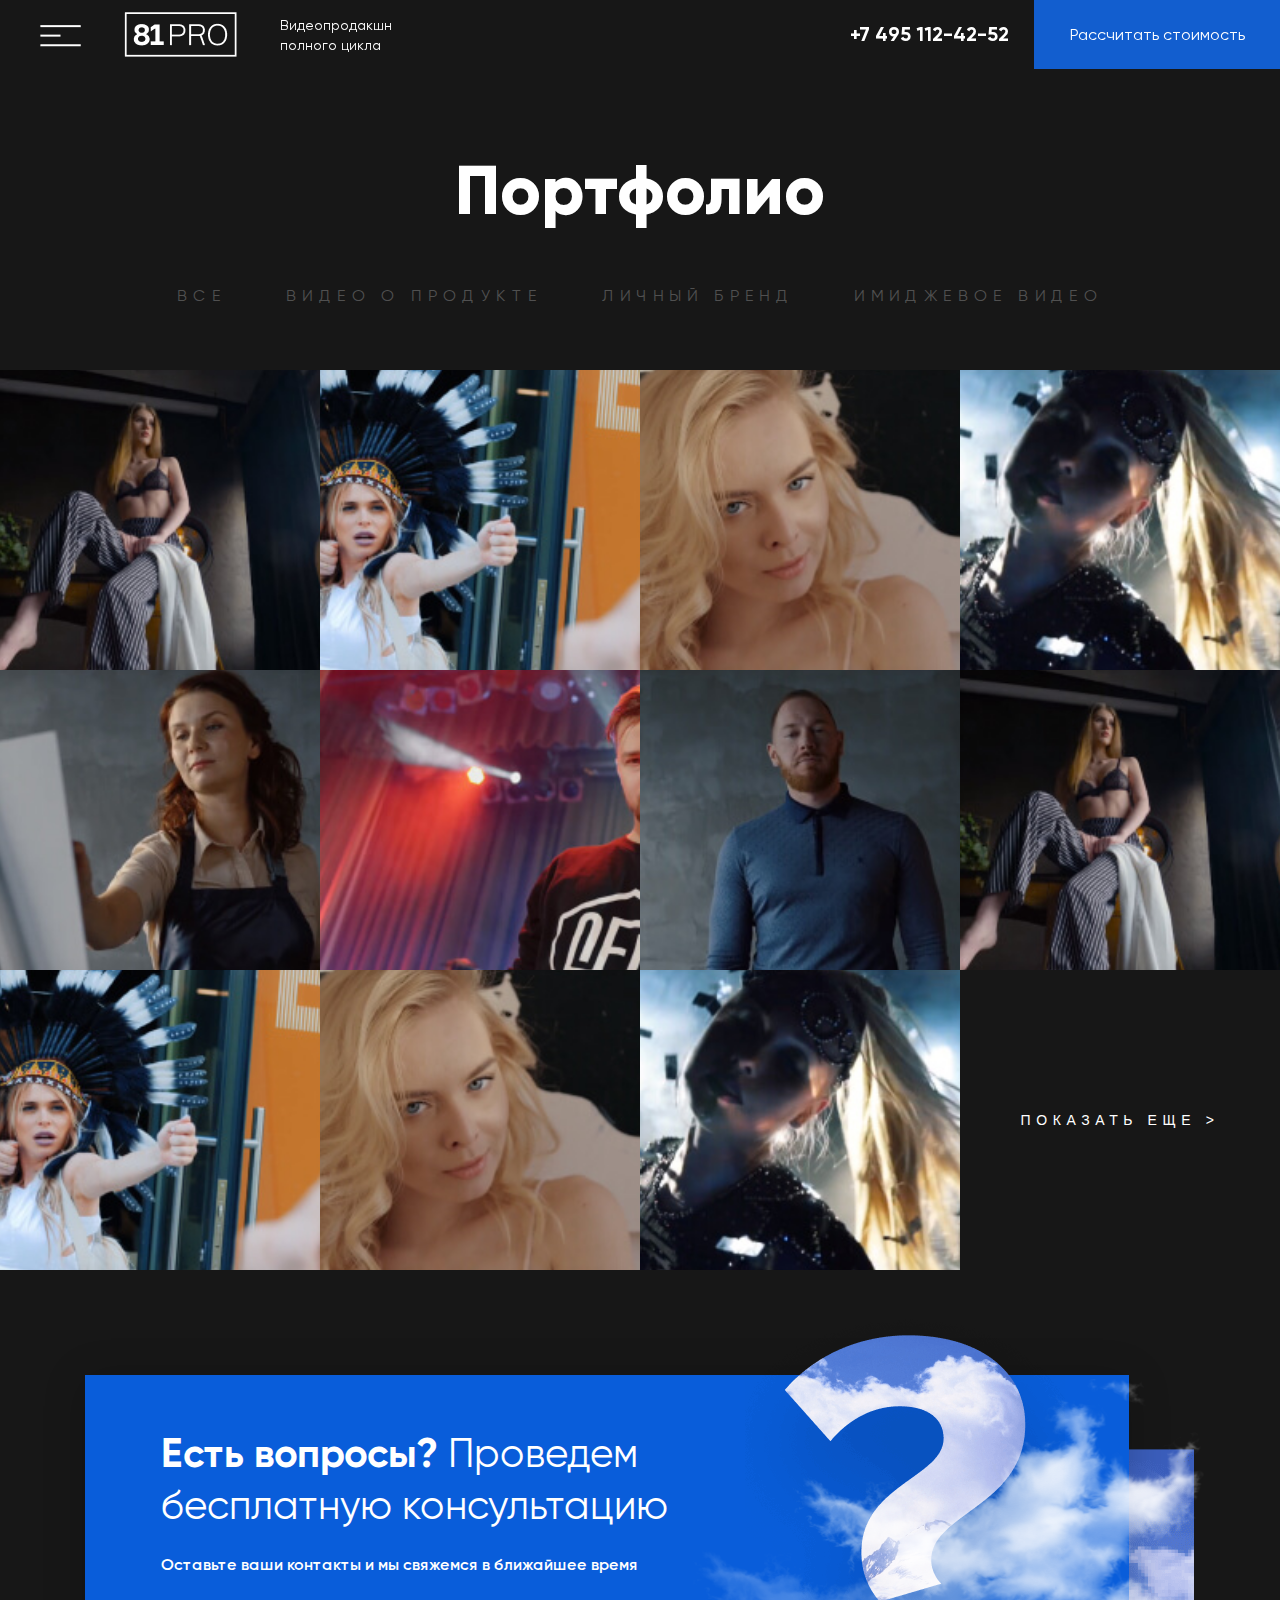
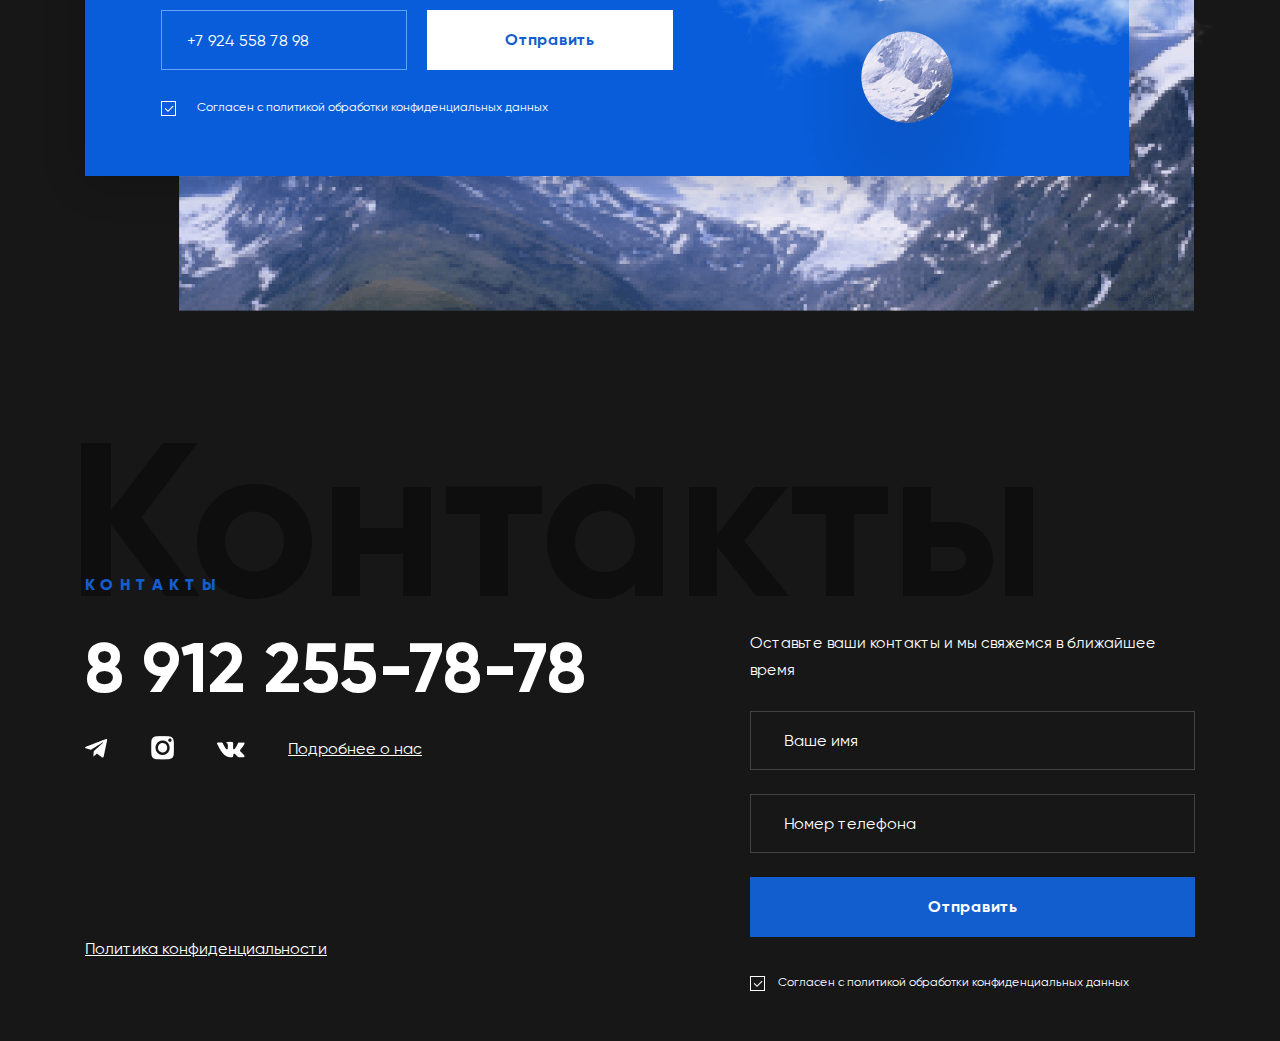
==== portfolio.html @ 2e8dc48a "Add files via upload" ====
<!DOCTYPE html>
<html lang="ru">
<head>
	<meta charset="UTF-8">
	<meta name="viewport" content="width=device-width, initial-scale=1.0">
	<title>Портфолио</title>
	<link rel="stylesheet" href="style.css">
	<link rel="stylesheet" href="scripts/jquery.fancybox.min.css" />

</head>

<body>

	<header class="header">
		<button class="header__button-close"></button>
		<ul class="header__nav-list">
			<li class="header__nav-item"><a class="header__nav-item-link" href="index.html">Главная</a></li>
			<li class="header__nav-item"><a class="header__nav-item-link" href="portfolio.html">Портфолио</a></li>
			<li class="header__nav-item"><a class="header__nav-item-link" href="about.html">О Нас</a></li>
		</ul>
	</header>

	<main class="index__main" id="link_top">

		<div class="header__wrap">
			<div class="header__btn-logo-text">
				<button class="header__btn"></button>
				<a href="#link_top">
					<img src="img/logo.png" alt="" class="header__logo">
				</a>
				<p class="p0 header__text">Видеопродакшн<br> полного цикла</p>
			</div>
			<div class="header__tel-price">
				<a href="tel:+74951124252" class="header__tel">+7 495 112-42-52</a>
				<a href="#link_contacts" class="header__price">Рассчитать стоимость</a>
			</div>
		</div>

		<section class="main__port port-pt">
			<h2 class="p0 port-pt-head container">Портфолио</h2>
			<ul class="p0 port-pt-list container">
				<li class="port-pt-item">Все</li>
				<li class="port-pt-item">Видео о продукте</li>
				<li class="port-pt-item">личный бренд</li>
				<li class="port-pt-item">имиджевое видео</li>
			</ul>
			<div class="port__wrap" id="link_portfolio">
				<div class="port__wrap-item">
					<img src="img/port1.jpg" alt="" class="port__wrap-img">
					<p class="port__wrap-img-text p0">Название в одну или две небольших строки</p>
					<a class="faaancy-link" href="http://www.youtube.com/embed/BtgRWL10JCw" data-fancybox></a>
				</div>
				
				<div class="port__wrap-item">
					<img src="img/port2.jpg" alt="" class="port__wrap-img">
					<p class="port__wrap-img-text p0">Название в одну или две небольших строки</p>
					<a class="faaancy-link" href="http://www.youtube.com/embed/BtgRWL10JCw" data-fancybox></a>
				</div>
				<div class="port__wrap-item">
					<img src="img/port3.jpg" alt="" class="port__wrap-img">
					<p class="port__wrap-img-text p0">Название в одну или две небольших строки</p>
					<a class="faaancy-link" href="http://www.youtube.com/embed/BtgRWL10JCw" data-fancybox></a>
				</div>
				<div class="port__wrap-item">
					<img src="img/port4.jpg" alt="" class="port__wrap-img">
					<p class="port__wrap-img-text p0">Название в одну или две небольших строки</p>
					<a class="faaancy-link" href="http://www.youtube.com/embed/BtgRWL10JCw" data-fancybox></a>
				</div>
				<div class="port__wrap-item">
					<img src="img/port5.jpg" alt="" class="port__wrap-img">
					<p class="port__wrap-img-text p0">Название в одну или две небольших строки</p>
					<a class="faaancy-link" href="http://www.youtube.com/embed/BtgRWL10JCw" data-fancybox></a>
				</div>
				<div class="port__wrap-item">
					<img src="img/port6.jpg" alt="" class="port__wrap-img">
					<p class="port__wrap-img-text p0">Название в одну или две небольших строки</p>
					<a class="faaancy-link" href="http://www.youtube.com/embed/BtgRWL10JCw" data-fancybox></a>
				</div>
				<div class="port__wrap-item">
					<img src="img/port7.jpg" alt="" class="port__wrap-img">
					<p class="port__wrap-img-text p0">Название в одну или две небольших строки</p>
					<a class="faaancy-link" href="http://www.youtube.com/embed/BtgRWL10JCw" data-fancybox></a>
				</div>
				<div class="port__wrap-item">
					<img src="img/port1.jpg" alt="" class="port__wrap-img">
					<p class="port__wrap-img-text p0">Название в одну или две небольших строки</p>
					<a class="faaancy-link" href="http://www.youtube.com/embed/BtgRWL10JCw" data-fancybox></a>
				</div>
				<div class="port__wrap-item">
					<img src="img/port2.jpg" alt="" class="port__wrap-img">
					<p class="port__wrap-img-text p0">Название в одну или две небольших строки</p>
					<a class="faaancy-link" href="http://www.youtube.com/embed/BtgRWL10JCw" data-fancybox></a>
				</div>
				<div class="port__wrap-item">
					<img src="img/port3.jpg" alt="" class="port__wrap-img">
					<p class="port__wrap-img-text p0">Название в одну или две небольших строки</p>
					<a class="faaancy-link" href="http://www.youtube.com/embed/BtgRWL10JCw" data-fancybox></a>
				</div>
				<div class="port__wrap-item">
					<img src="img/port4.jpg" alt="" class="port__wrap-img">
					<p class="port__wrap-img-text p0">Название в одну или две небольших строки</p>
					<a class="faaancy-link" href="http://www.youtube.com/embed/BtgRWL10JCw" data-fancybox></a>
				</div>
				<div class="port__wrap-item">
					<img src="img/port5.jpg" alt="" class="port__wrap-img">
					<p class="port__wrap-img-text p0">Название в одну или две небольших строки</p>
					<a class="faaancy-link" href="http://www.youtube.com/embed/BtgRWL10JCw" data-fancybox></a>
				</div>
				<div class="port__wrap-item">
					<img src="img/port6.jpg" alt="" class="port__wrap-img">
					<p class="port__wrap-img-text p0">Название в одну или две небольших строки</p>
					<a class="faaancy-link" href="http://www.youtube.com/embed/BtgRWL10JCw" data-fancybox></a>
				</div>
				<div class="port__wrap-item">
					<img src="img/port7.jpg" alt="" class="port__wrap-img">
					<p class="port__wrap-img-text p0">Название в одну или две небольших строки</p>
					<a class="faaancy-link" href="http://www.youtube.com/embed/BtgRWL10JCw" data-fancybox></a>
				</div>
				<div class="port__wrap-item">
					<img src="img/port1.jpg" alt="" class="port__wrap-img">
					<p class="port__wrap-img-text p0">Название в одну или две небольших строки</p>
					<a class="faaancy-link" href="http://www.youtube.com/embed/BtgRWL10JCw" data-fancybox></a>
				</div>
				<div class="port__wrap-item">
					<img src="img/port2.jpg" alt="" class="port__wrap-img">
					<p class="port__wrap-img-text p0">Название в одну или две небольших строки</p>
					<a class="faaancy-link" href="http://www.youtube.com/embed/BtgRWL10JCw" data-fancybox></a>
				</div>	




				<!-- <div class="port__wrap-item">
					<img src="img/port6.jpg" alt="" class="port__wrap-img">
					<p class="port__wrap-img-text p0">Название в одну или две небольших строки</p>
				</div>
				<div class="port__wrap-item">
					<img src="img/port7.jpg" alt="" class="port__wrap-img">
					<p class="port__wrap-img-text p0">Название в одну или две небольших строки</p>
				</div>
				<div class="port__wrap-item">
					<img src="img/port1.jpg" alt="" class="port__wrap-img">
					<p class="port__wrap-img-text p0">Название в одну или две небольших строки</p>
				</div>
				<div class="port__wrap-item">
					<img src="img/port2.jpg" alt="" class="port__wrap-img">
					<p class="port__wrap-img-text p0">Название в одну или две небольших строки</p>
				</div>	
				<div class="port__wrap-item">
					<img src="img/port6.jpg" alt="" class="port__wrap-img">
					<p class="port__wrap-img-text p0">Название в одну или две небольших строки</p>
				</div>
				<div class="port__wrap-item">
					<img src="img/port7.jpg" alt="" class="port__wrap-img">
					<p class="port__wrap-img-text p0">Название в одну или две небольших строки</p>
				</div>
				<div class="port__wrap-item">
					<img src="img/port1.jpg" alt="" class="port__wrap-img">
					<p class="port__wrap-img-text p0">Название в одну или две небольших строки</p>
				</div>
				<div class="port__wrap-item">
					<img src="img/port2.jpg" alt="" class="port__wrap-img">
					<p class="port__wrap-img-text p0">Название в одну или две небольших строки</p>
				</div>	
				<div class="port__wrap-item">
					<img src="img/port6.jpg" alt="" class="port__wrap-img">
					<p class="port__wrap-img-text p0">Название в одну или две небольших строки</p>
				</div>
				<div class="port__wrap-item">
					<img src="img/port7.jpg" alt="" class="port__wrap-img">
					<p class="port__wrap-img-text p0">Название в одну или две небольших строки</p>
				</div>
				<div class="port__wrap-item">
					<img src="img/port1.jpg" alt="" class="port__wrap-img">
					<p class="port__wrap-img-text p0">Название в одну или две небольших строки</p>
				</div>
				<div class="port__wrap-item">
					<img src="img/port2.jpg" alt="" class="port__wrap-img">
					<p class="port__wrap-img-text p0">Название в одну или две небольших строки</p>
				</div>	
				<div class="port__wrap-item">
					<img src="img/port1.jpg" alt="" class="port__wrap-img">
					<p class="port__wrap-img-text p0">Название в одну или две небольших строки</p>
				</div>
				<div class="port__wrap-item">
					<img src="img/port2.jpg" alt="" class="port__wrap-img">
					<p class="port__wrap-img-text p0">Название в одну или две небольших строки</p>
				</div>	
				<div class="port__wrap-item">
					<img src="img/port1.jpg" alt="" class="port__wrap-img">
					<p class="port__wrap-img-text p0">Название в одну или две небольших строки</p>
				</div>
				<div class="port__wrap-item">
					<img src="img/port2.jpg" alt="" class="port__wrap-img">
					<p class="port__wrap-img-text p0">Название в одну или две небольших строки</p>
				</div>	
				<div class="port__wrap-item">
					<img src="img/port6.jpg" alt="" class="port__wrap-img">
					<p class="port__wrap-img-text p0">Название в одну или две небольших строки</p>
				</div>
				<div class="port__wrap-item">
					<img src="img/port7.jpg" alt="" class="port__wrap-img">
					<p class="port__wrap-img-text p0">Название в одну или две небольших строки</p>
				</div>
				<div class="port__wrap-item">
					<img src="img/port1.jpg" alt="" class="port__wrap-img">
					<p class="port__wrap-img-text p0">Название в одну или две небольших строки</p>
				</div>
				<div class="port__wrap-item">
					<img src="img/port2.jpg" alt="" class="port__wrap-img">
					<p class="port__wrap-img-text p0">Название в одну или две небольших строки</p>
				</div>	
				<div class="port__wrap-item">
					<img src="img/port6.jpg" alt="" class="port__wrap-img">
					<p class="port__wrap-img-text p0">Название в одну или две небольших строки</p>
				</div>
				<div class="port__wrap-item">
					<img src="img/port7.jpg" alt="" class="port__wrap-img">
					<p class="port__wrap-img-text p0">Название в одну или две небольших строки</p>
				</div>
				<div class="port__wrap-item">
					<img src="img/port1.jpg" alt="" class="port__wrap-img">
					<p class="port__wrap-img-text p0">Название в одну или две небольших строки</p>
				</div>
				<div class="port__wrap-item">
					<img src="img/port2.jpg" alt="" class="port__wrap-img">
					<p class="port__wrap-img-text p0">Название в одну или две небольших строки</p>
				</div>	 -->

				<button class="port__wrap-link" onclick="port()">показать еще &gt;</button>
				<button class="port__wrap-link port__wrap-linkBack" onclick="portBack()">&lt; назад</button>
			</div>
		
		</section>

		<section class="question">
			<div class="container">
				<div class="question__wrapper">
					<h2 class="question__text"><span class="span-bold">Есть вопросы? </span>Проведем бесплатную консультацию</h2>
					<p class="question__desc">Оставьте ваши контакты и мы свяжемся в ближайшее время</p>
					<form class="question__forma" action="send.php" method="post">
						<input class="question__forma-input" type="tel" name="tel" placeholder="+7 924 558 78 98" required>
						<button class="question__forma-button" type="submit">Отправить</button>
						<label class="question__forma-label">
							<input type="checkbox" class="question__forma-check" required checked><span class="question__forma-span"></span>Согласен с политикой обработки конфиденциальных данных
						</label>
					</form>
				</div>
			</div>
			<img class="question__img" src="img/question.png" alt="Question">
		</section>
	</main>

	<footer class="footer container" id="link_contacts">
		<h2 class="footer__title title p0">контакты</h2>
		<h2 class="footer__title-bg p0">Контакты</h2>
		<a class="footer__tel" href="tel:89122557878">8 912 255-78-78</a>
		<div class="footer__social-wrapper">
			<a class="footer__social-link" href="#">
				<img class="footer__social-img" src="img/f_Telegram.png" alt="Telegram">
			</a>
			<a class="footer__social-link" href="#">
				<img class="footer__social-img" src="img/f_Instagram.png" alt="Instagram">
			</a>
			<a class="footer__social-link" href="#">
				<img class="footer__social-img" src="img/f_VK.png" alt="VK" >
			</a>
		</div>
		<a class="footer__link-aboutUs" href="#">Подробнее о нас</a>
		<div class="footer__forma-wrapper">
			<p class="footer__forma-title p0">Оставьте ваши контакты и мы свяжемся в ближайшее время</p>
			<form class="footer__forma" action="send.php" method="post">
				<input class="footer__forma-input" type="text" name="name" placeholder="Ваше имя" required>
				<input class="footer__forma-input" type="tel" name="tel" placeholder="Номер телефона" required>
				<button class="footer__forma-button" type="submit">Отправить</button>
				<label class="footer__forma-label">
					<input type="checkbox" class="footer__forma-check" required checked><span class="footer__forma-span"></span>Согласен с политикой обработки конфиденциальных данных
				</label>
			</form>
		</div>
		<a class="footer__link-priv" href="#" download="">Политика конфиденциальности</a>
	</footer>

	<div class="modal-shadow">
		<button class="modal-shadow-close"></button>
	</div>
	
	<script type="text/javascript" src="scripts/jquery-3.4.1.min.js"></script>
	<script src="scripts/jquery.fancybox.min.js"></script>


	<script>
		$(document).ready(function() {
			$(function() {
			$("[data-fancybox]").fancybox();
			});
		});
	</script>

	<script src="scripts/menu.js"></script>
	<script src="scripts/scroll.js"></script>
	<script src="scripts/port.js"></script>
</body>
</html>
---- style.css ----
/* ------------------------------------- */

/* Общий верх */
@font-face {
	font-family: 'Gilroy Light';
	src: url('fonts/Gilroy-UltraLight.woff') format('woff');
	font-weight: normal;
	font-style: normal;
}
@font-face {
	font-family: 'Gilroy Regular';
	src: url('fonts/Gilroy-Regular.woff') format('woff');
	font-weight: normal;
	font-style: normal;
}
@font-face {
	font-family: 'Gilroy Medium';
	src: url('fonts/Gilroy-Medium.woff') format('woff');
	font-weight: normal;
	font-style: normal;
}
@font-face {
	font-family: 'Gilroy SemiBold';
	src: url('fonts/Gilroy-SemiBold.woff') format('woff');
	font-weight: normal;
	font-style: normal;
}
@font-face {
	font-family: 'Gilroy Bold';
	src: url('fonts/Gilroy-Bold.woff') format('woff');
	font-weight: normal;
	font-style: normal;
}
@font-face {
	font-family: 'Gilroy ExtraBold';
	src: url('fonts/Gilroy-ExtraBold.woff') format('woff');
	font-weight: normal;
	font-style: normal;
}
html{
	margin: 0;
	padding: 0;
}
body {
	margin: 0 auto;
	padding: 0;
	-webkit-box-sizing: border-box;
	        box-sizing: border-box;

	font-family: 'Gilroy Regular';
	font-size: 16px;
	font-weight: normal;
	line-height: 29px;
	min-width: 320px;

	color: #fff;
	background-color: #171717;
}

.visually-hidden {
	position: absolute;
	width: 0;
	height: 0;
	margin: -1px;
	border: 0;
	padding: 0;
	clip: rect(0 0 0 0);
	overflow: hidden;
}
.p0{
	padding: 0;
	margin: 0;
}
button{
	outline: none;
	cursor: pointer;
}
.span-medium{
	font-family: 'Gilroy Medium';
}
.span-bold{
	font-family: 'Gilroy Bold';
}
.title {
	font-family: 'Gilroy ExtraBold';
	font-size: 12px;
	line-height: 18px;
	letter-spacing: 0.4em;
	text-transform: uppercase;
	color: #125ECF;
}
.container{
	max-width: 285px;
	-webkit-box-sizing: border-box;
	        box-sizing: border-box;
	margin: 0 auto;
}
@media (min-width: 768px) {
	.container {
		max-width: 690px;
		margin: 0 auto;
	}
	.title {
		font-size: 16px;
		line-height: 24px;
	}
}
@media (min-width: 1150px) {
	.container {
		max-width: 1110px;
		margin: 0 auto;
	}
} 




/* -------------------------- */
/* Top nav */

.header__wrap{
	position: fixed;
	width: 100%;
	display: -webkit-box;
	display: -webkit-flex;
	display: -ms-flexbox;
	display: flex;
	-webkit-box-align: center;
	-webkit-align-items: center;
	    -ms-flex-align: center;
	        align-items: center;
	-webkit-box-pack: justify;
	-webkit-justify-content: space-between;
	    -ms-flex-pack: justify;
	        justify-content: space-between;
	z-index: 450;
}
.header__btn{
	border: none;
	background-color: transparent;
	position: relative;
	margin-left: 15px;
	padding: 0;
}
.header__btn::before{
	position: absolute;
	content: "";
	top: -15px;
	left: 0;
	width: 41px;
	height: 22px;
	background: url("img/menu-btn.png");
}
.header__logo{
	display: none;
}
.header__text{
	display: none;
}
.header__tel{
	display: none;
}
.header__price{
	padding: 21.5px 27px;
	color: #fff;
	text-decoration: none;
	background: #125ECF;
	font-size: 12px;
	line-height: 17px;
	display: block;
	-webkit-box-sizing: border-box;
	        box-sizing: border-box;
}
.header__price:hover{
	background: #fff;
	color: #000;
}
.main__slider-companies-img:hover{
	/* filter: invert(100%); */
	-webkit-filter: brightness(0.3);
	        filter: brightness(0.3);
}

@media(min-width: 768px){
	.header__wrap{
		display: -webkit-box;
		display: -webkit-flex;
		display: -ms-flexbox;
		display: flex;
		-webkit-box-align: center;
		-webkit-align-items: center;
		    -ms-flex-align: center;
		        align-items: center;
		-webkit-box-pack: justify;
		-webkit-justify-content: space-between;
		    -ms-flex-pack: justify;
		        justify-content: space-between;
	}
	.header__btn-logo-text{
		display: -webkit-box;
		display: -webkit-flex;
		display: -ms-flexbox;
		display: flex;
		-webkit-box-pack: justify;
		-webkit-justify-content: space-between;
		    -ms-flex-pack: justify;
		        justify-content: space-between;
		-webkit-flex-basis: 240px;
		    -ms-flex-preferred-size: 240px;
		        flex-basis: 240px;
		-webkit-box-align: center;
		-webkit-align-items: center;
		    -ms-flex-align: center;
		        align-items: center;
	}
	.header__tel-price{
		display: -webkit-box;
		display: -webkit-flex;
		display: -ms-flexbox;
		display: flex;
		-webkit-box-pack: justify;
		-webkit-justify-content: space-between;
		    -ms-flex-pack: justify;
		        justify-content: space-between;
		-webkit-flex-basis: 430px;
		    -ms-flex-preferred-size: 430px;
		        flex-basis: 430px;
		-webkit-box-align: center;
		-webkit-align-items: center;
		    -ms-flex-align: center;
		        align-items: center;
	}
	.header__btn{
		border: none;
		background-color: transparent;
		position: relative;
		margin-left: 40px;
		padding: 0;
	}
	.header__btn::before{
		position: absolute;
		content: "";
		top: -10px;
		left: 0;
		width: 41px;
		height: 22px;
		background: url("img/menu-btn.png");
	}
	.header__logo{
		display: block;
	}
	.header__text{
		display: none;
	}
	.header__tel{
		display: block;
		font-size: 20px;
		line-height: 23px;
		color: #fff;
		text-decoration: none;
		font-family: 'Gilroy Bold';
	}
	.header__tel:hover{
		text-decoration: underline;
	}
	.header__price{
		padding: 23.5px 35.5px;
		color: #fff;
		text-decoration: none;
		background: #125ECF;
		font-size: 16px;
		line-height: 22px;
	}
}
@media(min-width: 1150px){
	.header__wrap{
		display: -webkit-box;
		display: -webkit-flex;
		display: -ms-flexbox;
		display: flex;
		-webkit-box-align: center;
		-webkit-align-items: center;
		    -ms-flex-align: center;
		        align-items: center;
		-webkit-box-pack: justify;
		-webkit-justify-content: space-between;
		    -ms-flex-pack: justify;
		        justify-content: space-between;
	}
	.header__btn-logo-text{
		display: -webkit-box;
		display: -webkit-flex;
		display: -ms-flexbox;
		display: flex;
		-webkit-box-pack: justify;
		-webkit-justify-content: space-between;
		    -ms-flex-pack: justify;
		        justify-content: space-between;
		-webkit-flex-basis: 400px;
		    -ms-flex-preferred-size: 400px;
		        flex-basis: 400px;
		-webkit-box-align: center;
		-webkit-align-items: center;
		    -ms-flex-align: center;
		        align-items: center;
	}
	.header__btn{
		border: none;
		background-color: transparent;
		position: relative;
		margin-left: 40px;
		padding: 0;
	}
	.header__logo{
		margin-left: 40px;
	}
	.header__btn::before{
		position: absolute;
		content: "";
		top: -10px;
		left: 0;
		width: 41px;
		height: 22px;
		background: url("img/menu-btn.png");
	}
	.header__text{
		display: block;
		font-size: 14px;
		line-height: 20px;
		width: 120px;
	}
	.header__tel{
		display: block;
		font-size: 20px;
		line-height: 23px;
		color: #fff;
		text-decoration: none;
		font-family: 'Gilroy Bold';
	}
	.header__price{
		padding: 23.5px 35.5px;
		color: #fff;
		text-decoration: none;
		background: #125ECF;
		font-size: 16px;
		line-height: 22px;
	}
}

/* Top nav */
/* -------------------------- */


/* -------------------------- */
/* Menu-black */

.header{
	background: #0F0F0F;
	position: fixed;
	top: 0;
	left: 0;
	width: 100%;
	height: 100%;
	display: none;
	z-index: 1500;
}
.header__btn:hover{
	-webkit-filter: brightness(0.5);
	        filter: brightness(0.5);
}
.header__nav-list{
	position: absolute;
	top: 50%;
	left: 50%;
	-webkit-transform: translate(-50%, -50%);
	    -ms-transform: translate(-50%, -50%);
	        transform: translate(-50%, -50%);
	list-style: none;
	padding: 0;
	text-align: center;
	font-size: 50px;
	line-height: 50px;
	margin: 0;
}
.header__nav-item:last-of-type{
	margin-bottom: 0;
}
.header__nav-item{
	display: inline-block;
	padding-bottom: 10px;
	border-bottom: 5px solid #0F0F0F;
	margin-bottom: 30px;
}
.header__nav-item:hover{
	border-bottom: 5px solid #125ECF;
}

.header__button-close{
	position: absolute;
	top: 3%;
	left: 3%;
	width: 31px;
	height: 31px;
	background: url("img/close.png");
	border: none;
}
.header__button-close:hover{
	-webkit-filter: hue-rotate(30deg);
	        filter: hue-rotate(30deg);
	-webkit-animation: rot 1s ease-out;
	        animation: rot 1s ease-out;
}
.header__nav-item-link{
	color: #fff;
	text-decoration: none;
}
@media(min-width:768px){
	.header__nav-list{
		position: absolute;
		top: 50%;
		left: 50%;
		-webkit-transform: translate(-50%, -50%);
		    -ms-transform: translate(-50%, -50%);
		        transform: translate(-50%, -50%);
		list-style: none;
		padding: 0;
		text-align: center;
		font-size: 60px;
		line-height: 60px;
		margin: 0;
		width: 450px;
	}
	.header__nav-item{
		display: inline-block;
		padding-bottom: 10px;
		border-bottom: 5px solid #0F0F0F;
		margin-bottom: 45px;
	}

	.header__button-close{
		position: absolute;
		top: 3%;
		left: 3%;
		width: 31px;
		height: 31px;
		background: url("img/close.png");
		border: none;
	}

}
@media(min-width:1150px){
	.header__nav-list{
		position: absolute;
		top: 50%;
		left: 50%;
		-webkit-transform: translate(-50%, -50%);
		    -ms-transform: translate(-50%, -50%);
		        transform: translate(-50%, -50%);
		list-style: none;
		padding: 0;
		text-align: center;
		font-size: 70px;
		line-height: 70px;
		margin: 0;
		width: 500px;
	}
	.header__nav-item{
		display: inline-block;
		padding-bottom: 10px;
		border-bottom: 5px solid #0F0F0F;
		margin-bottom: 60px;
	}

	.header__button-close{
		position: absolute;
		top: 3%;
		left: 3%;
		width: 31px;
		height: 31px;
		background: url("img/close.png");
		border: none;
	}

}

/* Menu-black */
/* -------------------------- */


/* -------------------------- */
/* First screen */
.main__slider{
	/* background: url("img/main-bg.jpg") no-repeat 35% 50%; */
	background-clip: content-box;
	background-attachment: fixed;
	-webkit-background-size: cover;
	        background-size: cover;
	height: 100%;
	width: 100%;
	position: relative;
}
.main__slider-bg{
	height: 100%;
	width: 100%;
	overflow: hidden;
	position: absolute;
	left: 0;
	z-index: -100;
}
.main__slider-video-bg{
	height: 150vh;
    width: 100%;
    display: block;
    -webkit-filter: grayscale(1) brightness(0.2);
            filter: grayscale(1) brightness(0.2);

    z-index: -100;
    -o-object-fit: cover;
       object-fit: cover;
    position: absolute;
    top: -25vh;
}
.main__slider-head{
	font-size: 40px;
	line-height: 40px;
}
.main__slider-wrap{
	padding-top: 25vh;
	z-index: 100;
}
.main__slider-social{
	display: none;
}
.main__slider-companies{
	display: -webkit-box;
	display: -webkit-flex;
	display: -ms-flexbox;
	display: flex;
	-webkit-flex-wrap: wrap;
	    -ms-flex-wrap: wrap;
	        flex-wrap: wrap;
	-webkit-box-pack: justify;
	-webkit-justify-content: space-between;
	    -ms-flex-pack: justify;
	        justify-content: space-between;
	margin-right: 50px;
	-webkit-box-align: end;
	-webkit-align-items: flex-end;
	    -ms-flex-align: end;
	        align-items: flex-end;
	padding-bottom: 17px;
}
.main__slider-head{
	font-family: 'Gilroy Light';
	margin-bottom: 25px;
}
.main__slider-text{
	margin-bottom: 8vh;
	margin-right: 88px;
}
.main__slider-companies-img{
	margin-bottom: 37px;
}

.main__best-img{
	width: 100%;
	height: auto;
	display: block;
	position: relative;
}
.main__best-img-wrap{
	position: relative;
}
.main__best-img-wrap::before{
	position: absolute;
	content: "";
	top: 0;
	left: 0;
	width: 100%;
	height: 100%;
	background-image: -webkit-gradient(linear, left bottom, left top, from(rgba(15, 15, 15, 0.6)), to(rgba(15, 15, 15, 0.6)));
	background-image: -webkit-linear-gradient(bottom, rgba(15, 15, 15, 0.6), rgba(15, 15, 15, 0.6));
	background-image: -o-linear-gradient(bottom, rgba(15, 15, 15, 0.6), rgba(15, 15, 15, 0.6));
	background-image: linear-gradient(0deg, rgba(15, 15, 15, 0.6), rgba(15, 15, 15, 0.6));
}
.main__best-img-wrap::after{
	position: absolute;
	content: "";
	top: 50%;
	left: 50%;
	width: 67px;
	height: 67px;
	-webkit-transform: translate(-50%, -50%);
	    -ms-transform: translate(-50%, -50%);
	        transform: translate(-50%, -50%);
	background: url("img/play-s.png");
	-webkit-animation:  play 1s infinite;
	        animation:  play 1s infinite;
	-webkit-border-radius: 50%;
	        border-radius: 50%;
}

@-webkit-keyframes playScale {
		 0% {  border: 0px solid transparent; }
		 100% { border: 10px solid #000; }
	}

@keyframes playScale {
		 0% {  border: 0px solid transparent; }
		 100% { border: 10px solid #000; }
	}

.main__best-iframe{
	width: 80vw;
	height: 30vh;
	position: fixed;
	top: 50%;
	left: 50%;
	-webkit-transform: translate(-50%, -50%);
	    -ms-transform: translate(-50%, -50%);
	        transform: translate(-50%, -50%);
	display: none;
	z-index: 600;
}
.modal-shadow{
	width: 100%;
	height: 100%;
	background: rgba(0, 0, 0, 0.8);
	z-index: 499;
	display: none;
	position: fixed;
	top: 0;
	left: 0;
}
.modal-shadow-close{
	position: absolute;
	top: 5%;
	right: 5%;
	width: 31px;
	height: 31px;
	background: url("img/close.png");
	border: none;
}
.modal-shadow-close:hover{
	-webkit-animation: rot 1s ease-out;
	        animation: rot 1s ease-out;
}

@-webkit-keyframes rot {
		 0% { -webkit-transform: rotate(0); transform: rotate(0); }
		 100% { -webkit-transform: rotate(180deg); transform: rotate(180deg); }
	}

@keyframes rot {
		 0% { -webkit-transform: rotate(0); transform: rotate(0); }
		 100% { -webkit-transform: rotate(180deg); transform: rotate(180deg); }
	}

.main__best-pos{
	position: relative;
}
.main__best-img-text{
	position: absolute;
	top: 77%;
	left: 50%;
	-webkit-transform: translate(-50%,0);
	    -ms-transform: translate(-50%,0);
	        transform: translate(-50%,0);
	font-size: 12px;
	line-height: 18px;
	letter-spacing: 0.4em;
	text-transform: uppercase;
}
.main__slider-works{
	display: none;
}
@media(min-width: 768px){
	.main__slider{
		/* background: url("img/main-bg.jpg") no-repeat 35% 50%; */
		background-clip: content-box;
		background-attachment: fixed;
		-webkit-background-size: cover;
		        background-size: cover;
		height: 100vh;
		width: 100%;
		position: relative;
	}
	.main__slider-head{
		font-size: 70px;
		line-height: 70px;
	}
	.main__slider-wrap{
		padding-top: 26.5vh;
	}
	.main__slider-companies{
		display: -webkit-box;
		display: -webkit-flex;
		display: -ms-flexbox;
		display: flex;
		-webkit-flex-wrap: wrap;
		    -ms-flex-wrap: wrap;
		        flex-wrap: wrap;
		-webkit-box-pack: justify;
		-webkit-justify-content: space-between;
		    -ms-flex-pack: justify;
		        justify-content: space-between;
		margin-right: 50px;
		-webkit-box-align: end;
		-webkit-align-items: flex-end;
		    -ms-flex-align: end;
		        align-items: flex-end;
		padding-bottom: 57px;
		width: 485px;
	}
	.main__slider-social{
		display: block;
		position: absolute;
		top: 33vh;
		right: 40px;
		width: 50px;
		height: 135px;
		display: -webkit-box;
		display: -webkit-flex;
		display: -ms-flexbox;
		display: flex;
		-webkit-box-align: center;
		-webkit-align-items: center;
		    -ms-flex-align: center;
		        align-items: center;
		-webkit-box-orient: vertical;
		-webkit-box-direction: normal;
		-webkit-flex-direction: column;
		    -ms-flex-direction: column;
		        flex-direction: column;
		-webkit-box-pack: justify;
		-webkit-justify-content: space-between;
		    -ms-flex-pack: justify;
		        justify-content: space-between;
	}
	.main__slider-social-img:hover{
		/* filter: invert(100%); */
		-webkit-filter: brightness(0.5);
		        filter: brightness(0.5);
		/* filter: contrast(0.1); */
	}
	.main__slider-head{
		font-family: 'Gilroy Light';
		margin-bottom: 25px;
		width: 500px;
	}
	.main__slider-text{
		margin-bottom: 20.5vh;
		margin-right: 88px;
		font-size: 16px;
		line-height: 27px;
	}

	.main__best-img{
		width: 100%;
		height: auto;
		display: block;
		position: relative;
	}
	.main__best-img-text{
		position: absolute;
		top: 77%;
		left: 50%;
		-webkit-transform: translate(-50%,0);
		    -ms-transform: translate(-50%,0);
		        transform: translate(-50%,0);
		font-size: 14px;
		line-height: 21px;
		letter-spacing: 0.4em;
		text-transform: uppercase;
		font-family: 'Gilroy ExtraBold';
	}
	.main__best-img-wrap{
		position: relative;
	}
	.main__best-img-wrap::before{
		position: absolute;
		content: "";
		top: 0;
		left: 0;
		width: 100%;
		height: 100%;
		background-image: -webkit-gradient(linear, left bottom, left top, from(rgba(15, 15, 15, 0.6)), to(rgba(15, 15, 15, 0.6)));
		background-image: -webkit-linear-gradient(bottom, rgba(15, 15, 15, 0.6), rgba(15, 15, 15, 0.6));
		background-image: -o-linear-gradient(bottom, rgba(15, 15, 15, 0.6), rgba(15, 15, 15, 0.6));
		background-image: linear-gradient(0deg, rgba(15, 15, 15, 0.6), rgba(15, 15, 15, 0.6));
	}
	.main__best-img-wrap::after{
		position: absolute;
		content: "";
		top: 50%;
		left: 50%;
		width: 127px;
		height: 127px;
		-webkit-transform: translate(-50%, -50%);
		    -ms-transform: translate(-50%, -50%);
		        transform: translate(-50%, -50%);
		background: url("img/play.png");
	}
	.main__best-iframe{
		width: 80vw;
		height: 40vh;
		position: fixed;
		top: 50%;
		left: 50%;
		-webkit-transform: translate(-50%, -50%);
		    -ms-transform: translate(-50%, -50%);
		        transform: translate(-50%, -50%);
		display: none;
		z-index: 600;
	}
	.modal-shadow{
		width: 100%;
		height: 100%;
		background: rgba(0, 0, 0, 0.8);
		z-index: 499;
		display: none;
		position: fixed;
		top: 0;
		left: 0;
	}
	.modal-shadow-close{
		position: absolute;
		top: 5%;
		right: 5%;
		width: 31px;
		height: 31px;
		background: url("img/close.png");
		border: none;
	}

	.modal-shadow-close:hover{
		-webkit-animation: rot 1s ease-out;
		        animation: rot 1s ease-out;
	}

	@-webkit-keyframes rot {
		 0% { -webkit-transform: rotate(0); transform: rotate(0); }
		 100% { -webkit-transform: rotate(180deg); transform: rotate(180deg); }
	}

	@keyframes rot {
		 0% { -webkit-transform: rotate(0); transform: rotate(0); }
		 100% { -webkit-transform: rotate(180deg); transform: rotate(180deg); }
	}

	.main__best-pos{
		position: relative;
	}
}
@media( min-width:1050px){
	.main__slider{
		position: relative;
	}
	.main__best{
		position: absolute;
		bottom: 0;
		right: 0;
		cursor: pointer;
	}
	.main__best-img{
		width: 365px;
		height: auto;
		-o-object-fit: contain;
		   object-fit: contain;
		display: block;
		position: relative;
	}
	.main__best-img-text{
		position: absolute;
		top: -50px;
		left: 0;
		-webkit-transform: translate(0,0);
		    -ms-transform: translate(0,0);
		        transform: translate(0,0);
		font-size: 14px;
		line-height: 21px;
		letter-spacing: 0.4em;
		text-transform: uppercase;
		font-family: 'Gilroy ExtraBold';
	}
	.main__best-img-wrap{
		position: relative;
	}
	.main__best-img-wrap::before{
		position: absolute;
		content: "";
		top: 0;
		left: 0;
		width: 100%;
		height: 100%;
		background-image: -webkit-gradient(linear, left bottom, left top, from(rgba(15, 15, 15, 0.6)), to(rgba(15, 15, 15, 0.6)));
		background-image: -webkit-linear-gradient(bottom, rgba(15, 15, 15, 0.6), rgba(15, 15, 15, 0.6));
		background-image: -o-linear-gradient(bottom, rgba(15, 15, 15, 0.6), rgba(15, 15, 15, 0.6));
		background-image: linear-gradient(0deg, rgba(15, 15, 15, 0.6), rgba(15, 15, 15, 0.6));
	}
	.main__best-img-wrap::after{
		position: absolute;
		content: "";
		top: 50%;
		left: 50%;
		width: 67px;
		height: 67px;
		-webkit-transform: translate(-50%, -50%);
		    -ms-transform: translate(-50%, -50%);
		        transform: translate(-50%, -50%);
		background: url("img/play-s.png");
	}
	.main__best-iframe{
		width: 80vw;
		height: 80vh;
		position: fixed;
		top: 50%;
		left: 50%;
		-webkit-transform: translate(-50%, -50%);
		    -ms-transform: translate(-50%, -50%);
		        transform: translate(-50%, -50%);
		display: none;
		z-index: 600;
	}
}
@media(min-width: 1250px){
	.main__slider-head{
		margin-bottom: 25px;
		width: 600px;
	}
	.main__slider-works{
		position: absolute;
		top: 55vh;
		left: -60px;
		width: 200px;
		height: 50px;
		display: block;
	}
	.to-port{
		color: #fff;
		text-decoration: none;
	}


	.main__slider-works-text{
		font-size: 14px;
		line-height: 21px;
		letter-spacing: 0.4em;
		
		text-transform: uppercase;
		-webkit-transform: rotate(-90deg);
		    -ms-transform: rotate(-90deg);
		        transform: rotate(-90deg);
	}
	.main__slider-works-text::before{
		position: absolute;
		content: "";
		top: -48px;
		right: 275px;
		width: 14px;
		height: 115px;
		background: url("img/arrow-down.png");
		-webkit-transform: rotate(90deg);
		    -ms-transform: rotate(90deg);
		        transform: rotate(90deg);
		-webkit-animation: long 1s infinite;
		        animation: long 1s infinite;
	}
	@-webkit-keyframes long {
		 0% {right: 265px;}
		 100% {right: 275px;}
	}
	@keyframes long {
		 0% {right: 265px;}
		 100% {right: 275px;}
	}
}


/* First screen */
/* -------------------------- */

.port__wrap{
	display: -webkit-box;
	display: -webkit-flex;
	display: -ms-flexbox;
	display: flex;
	-webkit-flex-wrap: wrap;
	    -ms-flex-wrap: wrap;
	        flex-wrap: wrap;
	        -ms-align-items: center;
	        -webkit-box-align: center;
	        -webkit-align-items: center;
	            -ms-flex-align: center;
	                align-items: center;
	        height: 100vh;
	-webkit-align-content: flex-start;
	    -ms-flex-line-pack: start;
	        align-content: flex-start;
}
.port__wrap-item{
	width: 50%;
	overflow: hidden;
	position: relative;
	display: -webkit-flex;
		display: -moz-flex;
		display: -ms-flex;
		display: -o-flex;
		display: -webkit-box;
		display: -ms-flexbox;
		display: flex;	
	height: 26.666666%;
	cursor: pointer;
}
.port__wrap-img{
	width: 100%;
	height: auto;
	display: block;
	-webkit-transition: 1s ease-out;
	-o-transition: 1s ease-out;
	transition: 1s ease-out;
	-o-object-fit: cover;
	   object-fit: cover;
	-webkit-transform: scale(1.05);
	    -ms-transform: scale(1.05);
	        transform: scale(1.05);
}
.port__wrap-img-text{
	display: none;
	position: absolute;
	top: 50%;
	left: 50%;
	-webkit-transform: translate(-50%, -50%);
	    -ms-transform: translate(-50%, -50%);
	        transform: translate(-50%, -50%);
	width: 80%;
	font-size: 12px;
	line-height: 14px;
	text-align: center;
}
.port__wrap-item:hover .port__wrap-img-text{
	display: block;
}
.port__wrap-item:hover .port__wrap-img{
	-webkit-transform: scale(1.25);
	    -ms-transform: scale(1.25);
	        transform: scale(1.25);
	-webkit-filter: brightness(0.5);
	        filter: brightness(0.5);
}
/*.port__wrap-item:nth-child(7),
.port__wrap-item:nth-child(8),
.port__wrap-item:nth-child(9),
.port__wrap-item:nth-child(10),
.port__wrap-item:nth-child(11),
.port__wrap-item:nth-child(12),
.port__wrap-item:nth-child(13),
.port__wrap-item:nth-child(14),
.port__wrap-item:nth-child(15),
.port__wrap-item:nth-child(16){
	display: none;
}*/


.port__wrap-link{
	width: 100%;
	color: #fff;
	text-decoration: none;
	border: none;
	background-color: transparent;
	text-transform: uppercase;
	font-size: 14px;
	line-height: 22px;
	letter-spacing: 0.4em;
	/* padding: 41px 0; */
	text-align: center;
	-webkit-box-flex: 1;
	-webkit-flex-grow: 1;
	    -ms-flex-positive: 1;
	        flex-grow: 1;
	        height: 20%;
	        -webkit-transition: 0.5s ease-out;
	        -o-transition: 0.5s ease-out;
	        transition: 0.5s ease-out;
}
.port__wrap-link:hover{
	background-color: #fff;
	color: #000;
}
.port__wrap-img-iframe{
	width: 80vw;
	height: 80vh;
	position: fixed;
	top: 50%;
	left: 50%;
	-webkit-transform: translate(-50%, -50%);
	    -ms-transform: translate(-50%, -50%);
	        transform: translate(-50%, -50%);
	display: none;
	z-index: 600;
}

@media(min-width: 768px){
	.port__wrap{
		display: -webkit-box;
		display: -webkit-flex;
		display: -ms-flexbox;
		display: flex;
		-webkit-flex-wrap: wrap;
		    -ms-flex-wrap: wrap;
		        flex-wrap: wrap;
		-webkit-align-content: flex-start;
		    -ms-flex-line-pack: start;
		        align-content: flex-start;
	}
	.port__wrap-item{
		width: 25%;
		height: 25%;
		position: relative;
	}
	.port__wrap-img{
		width: 100%;
		height: auto;
		display: block;
		-webkit-transition: 1s ease-out;
		-o-transition: 1s ease-out;
		transition: 1s ease-out;
	}
	.port__wrap-img-text{
		display: none;
		position: absolute;
		top: 50%;
		left: 50%;
		-webkit-transform: translate(-50%, -50%);
		    -ms-transform: translate(-50%, -50%);
		        transform: translate(-50%, -50%);
		width: 80%;
		font-size: 12px;
		line-height: 14px;
		text-align: center;
	}
	.port__wrap-item:hover .port__wrap-img-text{
		display: block;
	}
	.port__wrap-item:hover .port__wrap-img{
		-webkit-transform: scale(1.25);
		    -ms-transform: scale(1.25);
		        transform: scale(1.25);
	}
	.port__wrap-img-scale{
		overflow: hidden;
		width: 100%;
	}
	/*.port__wrap-item:nth-child(13),
	.port__wrap-item:nth-child(14),
	.port__wrap-item:nth-child(15),
	.port__wrap-item:nth-child(16){
		display: none;
	}
	.port__wrap-item:nth-child(7),
	.port__wrap-item:nth-child(8),
	.port__wrap-item:nth-child(9),
	.port__wrap-item:nth-child(10),
	.port__wrap-item:nth-child(11),
	.port__wrap-item:nth-child(12){
		display: flex;
	}*/
	.port__wrap-link{
		color: #fff;
		text-decoration: none;
		text-transform: uppercase;
		font-size: 14px;
		line-height: 22px;
		letter-spacing: 0.4em;
		/* padding: 41px 0; */
		text-align: center;
		-webkit-box-flex: 1;
		-webkit-flex-grow: 1;
		    -ms-flex-positive: 1;
		        flex-grow: 1;
		height: 25%;
	}
}
@media(min-width: 1150px){
	.port__wrap{
		position: relative;
		display: -webkit-box;
		display: -webkit-flex;
		display: -ms-flexbox;
		display: flex;
		-webkit-flex-wrap: wrap;
		    -ms-flex-wrap: wrap;
		        flex-wrap: wrap;
		-webkit-align-content: flex-start;
		    -ms-flex-line-pack: start;
		        align-content: flex-start;
	}
	.port__wrap-item{
		width: 25%;
		overflow: hidden;
		position: relative;
		height: 33.333333333%;
		display: -webkit-flex;
		display: -moz-flex;
		display: -ms-flex;
		display: -o-flex;
		display: -webkit-box;
		display: -ms-flexbox;
		display: flex;
	}
	.port__wrap-img{
		width: 100%;
		height: auto;
		display: block;
		-webkit-transition: 1s ease-out;
		-o-transition: 1s ease-out;
		transition: 1s ease-out;
		-o-object-fit: cover;
		   object-fit: cover;
	}
	.port__wrap-img-text{
		display: none;
		position: absolute;
		top: 50%;
		left: 50%;
		-webkit-transform: translate(-50%, -50%);
		    -ms-transform: translate(-50%, -50%);
		        transform: translate(-50%, -50%);
		width: 80%;
		font-size: 18px;
		line-height: 22px;
		font-family: 'Gilroy Bold';
		text-align: center;
	}
	.port__wrap-item:hover .port__wrap-img-text{
		display: block;
	}
	.port__wrap-item:hover .port__wrap-img{
		-webkit-transform: scale(1.25);
		    -ms-transform: scale(1.25);
		        transform: scale(1.25);
	}
	/*
	.port__wrap-item:nth-child(12){
		display: none;
	}*/
	.port__wrap-link{
		position: absolute;
	    bottom: 0;
	    right: 0;
		color: #fff;
		text-decoration: none;
		text-transform: uppercase;
		font-size: 14px;
		line-height: 22px;
		letter-spacing: 0.4em;
		padding: 0;
		text-align: center;
		-webkit-box-flex: 0;
		-webkit-flex-grow: 0;
		    -ms-flex-positive: 0;
		        flex-grow: 0;
		        height: 33.3333333%;
		width: 25%;
	}
}







/* Quiz */

.quiz {
	padding-top: 52px;
	padding-bottom: 86px;
	background-image: url("img/quiz-bg.png");
	-webkit-background-size: auto 862px;
	        background-size: auto 862px;
	background-repeat: no-repeat;
	background-position: 23% top;
}
.quiz__title {
	font-size: 12px;
	line-height: 18px;
}
.quiz__text {
	font-family: 'Gilroy ExtraBold';
	font-size: 26px;
	line-height: 29px;
	color: #FFFFFF;
	margin-top: 14px;
	margin-bottom: 37px;
}
.quiz__photo-wrap {
	position: relative;
	padding-bottom: 76px;
}
.quiz__photo-main {
	max-width: 100%;
	max-height: 400px;
}
.quiz__photo-small {
	position: absolute;
	bottom: 0;
	right: 0;
	max-height: 250px;
	display: block;
	-webkit-box-shadow: 0px 4.72217px 37.7773px rgba(0, 0, 0, 0.2);
	        box-shadow: 0px 4.72217px 37.7773px rgba(0, 0, 0, 0.2);
}
.quiz__photo-link {
	position: absolute;
	top: 0;
	left: 0;

	display: block;
	width: 211px;
	height: 63.5px;
	background: #095DDA;
	font-family: 'Gilroy Bold';
	font-size: 14.5px;
	line-height: 63.5px;
	text-decoration: none;
	text-align: center;
	color: #fff;
}
.quiz__photo-link:hover {
	background: #fff;
	color: #000;
}
.quiz__inst-img {
	display: block;
	width: auto;
}
.quiz__inst-title {
	font-family: 'Gilroy ExtraBold';
	font-size: 24px;
	line-height: 34px;
	color: #fff;
	margin-top: 27px;
}
.quiz__inst-text {
	font-size: 16px;
	line-height: 29px;
	color: #fff;
}
@media(min-width: 768px) {
	.quiz {
		padding-top: 87px;
		padding-bottom: 113px;
		background-image: url("img/quiz-bg.png");
		-webkit-background-size: auto 1080px;
		        background-size: auto 1080px;
		background-repeat: no-repeat;
		background-position: center top;
	}
	.quiz__title {
		font-size: 14px;
		line-height: 21px;
	}
	.quiz__text {
		font-size: 40px;
		line-height: 44px;
		margin-top: 21px;
		margin-bottom: 57px;
	}
	.quiz__photo-wrap {
		padding-bottom: 89px;
	}
	.quiz__photo-main {
		max-width: 100%;
		max-height: 600px;
	}
	.quiz__photo-small {
		position: absolute;
		bottom: 0;
		right: 91px;
		-webkit-box-shadow: 0px 4.72217px 37.7773px rgba(0, 0, 0, 0.2);
		        box-shadow: 0px 4.72217px 37.7773px rgba(0, 0, 0, 0.2);
	}
	.quiz__photo-link {
		width: 211px;
		height: 63.5px;
		font-size: 14.5px;
		line-height: 63.5px;
	}
	.quiz__inst-wrap {
		position: relative;
		display: -webkit-box;
		display: -webkit-flex;
		display: -ms-flexbox;
		display: flex;
		-webkit-flex-wrap: wrap;
		    -ms-flex-wrap: wrap;
		        flex-wrap: wrap;
	}
	.quiz__inst-wrap::before {
		position: absolute;
		content: "";
		top: -30px;
    	right: -30px;
		width: 181px;
		height: 183px;
		background-image: url("img/quiz-arrow-tab.png");
		-webkit-background-size: contain;
		        background-size: contain;
		background-repeat: no-repeat;
		background-position: center;
	}
	.quiz__inst-img {
		width: auto;
	}
	.quiz__inst-textwrap {
		width: 42%;
	    padding-left: 20px;
	    -webkit-box-sizing: border-box;
	            box-sizing: border-box;
	}
	.quiz__inst-title {
		font-size: 24px;
		line-height: 34px;
		margin-top: 69px;
	}
	.quiz__inst-text {
		font-size: 16px;
		line-height: 29px;
	}
}
@media(min-width: 1150px) {
	.quiz {
		padding-top: 103px;
		padding-bottom: 113px;
		background-image: url("img/quiz-bg.png");
		-webkit-background-size: auto 1080px;
		        background-size: auto 1080px;
		background-repeat: no-repeat;
		background-position: center top;
	}
	.quiz .container {
		position: relative;
	}
	.quiz .container::before {
		position: absolute;
		content: "+";
		width: 35px;
	    height: 40px;
	    right: -11px;
    	top: 233px;
	    color: #fff;
	    font-family: 'Gilroy Light';
	    font-size: 60px;
	    line-height: 40px;
	}
	.quiz__text {
		font-size: 55px;
		line-height: 61px;
		margin-top: 21px;
		margin-bottom: 64px;
	}
	.quiz__photo-wrap {
		display: inline-block;
    	width: 69%;
		padding-bottom: 78px;
	}
	.quiz__photo-main {
		max-width: 100%;
	}
	.quiz__photo-small {
		position: absolute;
		bottom: 0;
		right: 102px;
		-webkit-box-shadow: 0px 5px 40px rgba(0, 0, 0, 0.2);
		        box-shadow: 0px 5px 40px rgba(0, 0, 0, 0.2);
	}
	.quiz__photo-link {
		width: 233px;
		height: 70px;
		font-size: 16px;
		line-height: 70px;
	}
	.quiz__inst-wrap {
		width: 30%;
		padding-top: 184px;
		vertical-align: top;
	    display: -webkit-inline-box;
	    display: -webkit-inline-flex;
	    display: -ms-inline-flexbox;
	    display: inline-flex;
	    -webkit-flex-wrap: wrap;
	        -ms-flex-wrap: wrap;
	            flex-wrap: wrap;
	}
	.quiz__inst-wrap::before {
		position: absolute;
		content: "";
		top: -24px;
    	right: 106px;
		width: 142px;
		height: 209px;
		background-image: url("img/quiz-arrow.png");
		-webkit-background-size: contain;
		        background-size: contain;
		background-repeat: no-repeat;
		background-position: center;
	}
	.quiz__inst-img {
		width: auto;
		margin-left: 86px;
	}
	.quiz__inst-textwrap {
		width: 100%;
	    padding-left: 85px;
	    -webkit-box-sizing: border-box;
	            box-sizing: border-box;
	}
	.quiz__inst-title {
		font-size: 24px;
		line-height: 34px;
		margin-top: 25px;
	}
	.quiz__inst-text {
		font-size: 16px;
		line-height: 29px;
	}
}


/* Question */

.question {
	position: relative;
	padding-bottom: 116px;
}
.question::before {
	position: absolute;
	content: "";
	bottom: 75px;
	left: 0;
	width: 100%;
	height: 338px;
	background-image: url("img/cloud.png");
	background-repeat: no-repeat;
	background-position: 31% center;
	z-index: 2;
}
.question__wrapper {
	padding: 6px 26px 353px 26px;
	background: #095DDA;
	-webkit-box-shadow: 0px 5px 40px rgba(0, 0, 0, 0.2);
	        box-shadow: 0px 5px 40px rgba(0, 0, 0, 0.2);
}
.question__text {
	font-family: 'Gilroy Regular';
	font-weight: normal;
	font-size: 26px;
	line-height: 33px;
	color: #FFFFFF;
	margin-bottom: 16px;
}
.question__desc {
	font-family: 'Gilroy SemiBold';
	font-size: 16px;
	line-height: 27px;
	color: #FFFFFF;
	margin-bottom: 23px;
}
.question__forma-input::-webkit-input-placeholder {
	color: #FFFFFF;
}
.question__forma-input:-ms-input-placeholder {
	color: #FFFFFF;
}
.question__forma-input::-ms-input-placeholder {
	color: #FFFFFF;
}
.question__forma-input::placeholder {
	color: #FFFFFF;
}
.question__forma-input {
	width: 100%;
	background-color: transparent;
	-webkit-box-sizing: border-box;
            box-sizing: border-box;
	border: 1px solid #63A2FF;
	padding: 13px 20px;
    margin-bottom: 14px;
	
	font-family: 'Gilroy Regular';
	font-size: 14px;
	line-height: 24px;
	color: #FFFFFF;
}
.question__forma-input:hover,
.question__forma-input:focus {
	border: 1px solid #fff;
}
.question__forma-button {
	width: 100%;
	height: 50px;
	margin-bottom: 17px;
	border: none;
	background: #FFFFFF;
	font-family: 'Gilroy Bold';
	font-size: 14px;
	line-height: 20px;
	color: #125ECF;
}
.question__forma-button:hover {
	background: #63A2FF;
	color: #FFFFFF;
}
.question__forma-label {
	display: block;
	margin-bottom: 37px;
	font-size: 12px;
	line-height: 22px;
}
.question__forma-check {
	position: absolute;
    left: -99999px; 
}
.question__forma-span {
	display: inline-block;
    position: relative;
    margin: 0;
    background-color: transparent;
    border: 1px solid #FFF;
    width: 15px;
    height: 15px;
    margin-right: 21px;
    -webkit-box-sizing: border-box;
            box-sizing: border-box;
    vertical-align: middle;
    cursor: pointer;
}
.question__forma-check:checked + .question__forma-span::before {
    position: absolute;
    content: "";
    top: 0;
    left: 0;
    width: 100%;
    height: 100%;
    background-color: transparent;
    background-image: url("img/check.png");
    background-repeat: no-repeat;
    background-position: center;
    cursor: pointer;
    z-index: 2;
}
.question__img {
	position: absolute;
	left: 50%;
    -webkit-transform: translateX(-50%);
        -ms-transform: translateX(-50%);
            transform: translateX(-50%);
	bottom: -4px;
}
@media(min-width: 768px) {
	.question {
		padding-bottom: 211px;
	}
	.question::before {
		bottom: 131px;
		left: 0;
		width: 100%;
		height: 338px;
		background-position: 88% center;
		z-index: 2;
	}
	.question__wrapper {
		position: relative;
		padding: 20px 60px 343px 60px;
		margin-right: 30px;
	}
	.question__wrapper::before {
		position: absolute;
		content: "";
		bottom: -141px;
    	right: -30px;
		width: 600px;
		height: 907px;
		background-image: url("img/question_before.png");
		-webkit-background-size: cover;
		        background-size: cover;
		background-repeat: no-repeat;
		background-position: center;
		z-index: -1;
	}
	.question__text {
		font-size: 40px;
		line-height: 52px;
		margin-bottom: 21px;
	}
	.question__desc {
		font-size: 16px;
		line-height: 27px;
		margin-bottom: 30px;
	}
	.question__forma-input {
		width: 100%;
		padding: 16px 25px;
	    margin-bottom: 28px;
		font-size: 16px;
		line-height: 27px;
	}
	.question__forma-button {
		width: 100%;
		height: 60px;
		margin-bottom: 33px;
		font-size: 16px;
		line-height: 22px;
	}
	.question__img {
		left: 47%;
		bottom: 52px;
    	-webkit-transform: translateX(-50%);
    	    -ms-transform: translateX(-50%);
    	        transform: translateX(-50%);
	}
}
@media(min-width: 1150px) {
	.question {
		padding-bottom: 211px;
	}
	.question::before {
		bottom: 270px;
    	left: 53%;
		width: 47%;
		height: 338px;
		background-position: -44px center;
		z-index: 2;
	}
	.question__wrapper {
		position: relative;
		padding: 20px 41% 21px 76px;
    	margin-right: 66px;
	}
	.question__wrapper::before {
		bottom: -135px;
    	right: -65px;
		width: 1015px;
		height: 462px;
		background-image: url("img/question_before-desktop.png");
	}
	.question__text {
		margin-bottom: 19px;
	}
	.question__desc {
		margin-bottom: 32px;
	}
	.question__forma {
		display: -webkit-box;
		display: -webkit-flex;
		display: -ms-flexbox;
		display: flex;
		-webkit-flex-wrap: wrap;
		    -ms-flex-wrap: wrap;
		        flex-wrap: wrap;
	}
	.question__forma-input {
		width: 48%;
    	margin-right: 20px;
		padding: 15px 25px;
	    margin-bottom: 26px;
		font-size: 16px;
		line-height: 27px;
	}
	.question__forma-button {
		width: 48%;
		height: 60px;
		margin-bottom: 26px;
		font-size: 16px;
		line-height: 22px;
	}
	.question__forma-label {
		width: 100%;
	}
	.question__img {
		left: calc( 105px + 50% );
    	bottom: 192px;
    	-webkit-transform: translateX(0);
    	    -ms-transform: translateX(0);
    	        transform: translateX(0);
	}

}

/* Marketing */

.marketing__video-img{
	width: 100%;
}
.marketing__head{
	font-size: 12px;
	line-height: 18px;
	letter-spacing: 0.4em;
	text-transform: uppercase;
	color: #095DDA;
	font-family: 'Gilroy ExtraBold';
}
.marketing__maintext{	
	margin-top: 19px;
	margin-bottom: 28px;
	font-size: 26px;
	line-height: 29px;
	color: #FFFFFF;
	font-family: 'Gilroy ExtraBold';
}
.marketing__subtext{
	font-size: 15.5px;
	line-height: 29px;
	margin-bottom: 40px;
}
.marketing__video{
	cursor: pointer;
	position: relative;
}
.marketing__video::after{
	position: absolute;
	content: "";
	top: 50%;
	left: 50%;
	-webkit-transform: translate(-50%,-50%);
	    -ms-transform: translate(-50%,-50%);
	        transform: translate(-50%,-50%);
	width: 53px;
	height: 53px;
	background: url("img/play-s.png");
	-webkit-background-size: contain;
	        background-size: contain;
	-webkit-border-radius: 50%;
	        border-radius: 50%;
	-webkit-animation:  play 1s infinite;
	        animation:  play 1s infinite;
}

	@-webkit-keyframes play {
		 0% {-webkit-transform: translate(-50%,-50%) scale(0.9);transform: translate(-50%,-50%) scale(0.9); -webkit-filter: hue-rotate(45deg); filter: hue-rotate(45deg);}
		 100% {-webkit-transform: translate(-50%,-50%) scale(1);transform: translate(-50%,-50%) scale(1); -webkit-filter: hue-rotate(0deg); filter: hue-rotate(0deg);}
	}

	@keyframes play {
		 0% {-webkit-transform: translate(-50%,-50%) scale(0.9);transform: translate(-50%,-50%) scale(0.9); -webkit-filter: hue-rotate(45deg); filter: hue-rotate(45deg);}
		 100% {-webkit-transform: translate(-50%,-50%) scale(1);transform: translate(-50%,-50%) scale(1); -webkit-filter: hue-rotate(0deg); filter: hue-rotate(0deg);}
	}

.service__item-image{
	width: 270px;
	height: 145px;
	display: block;
}
.services__wrap{
	margin-top: 44px;
	display: -webkit-box;
	display: -webkit-flex;
	display: -ms-flexbox;
	display: flex;
	overflow-x: scroll;
	overflow-y: hidden;
	margin-bottom: 105px;
}
.service__item{
	margin-right: 10px;
}
.service__item-head{
	margin-top: 33px;
	margin-bottom: 26px;
	font-size: 24px;
	line-height: 29px;
	font-family: 'Gilroy ExtraBold';
}
.service__item-text{
	font-size: 16px;
	line-height: 27px;
	color: #8E8E8E;
	height: 131px;
}
.service__item-price{
	margin-top: 0;
	margin-bottom: 52px;
	font-size: 32px;
	line-height: 38px;
	font-family: 'Gilroy ExtraBold';
}
.marketing__video-iframe{
	display: none;
	width: 80vw;
		height: 40vh;
		position: fixed;
		top: 50%;
		left: 50%;
		-webkit-transform: translate(-50%, -50%);
		    -ms-transform: translate(-50%, -50%);
		        transform: translate(-50%, -50%);
		display: none;
		z-index: 600;
}
@media(min-width: 768px){
	.marketing{
		position: relative;
	}
	.marketing__video-img{
		width: 100%;
	}
	.marketing__head{
		font-size: 14px;
		line-height: 21px;
		letter-spacing: 0.4em;
		text-transform: uppercase;
		color: #095DDA;

		font-family: 'Gilroy ExtraBold';
	}
	.marketing__maintext{	
		margin-top: 15px;
		margin-bottom: 48px;
		font-size: 40px;
		line-height: 44px;
		color: #FFFFFF;
		width: 550px;
		font-family: 'Gilroy ExtraBold';
	}
	.marketing__subtext{
		font-size: 18px;
		width: 600px;
		line-height: 32px;
		margin-bottom: 51px;
	}
	.marketing__video{
		position: relative;
	}
	.marketing__video::after{
		position: absolute;
		content: "";
		top: 50%;
		left: 50%;
		-webkit-transform: translate(-50%,-50%);
		    -ms-transform: translate(-50%,-50%);
		        transform: translate(-50%,-50%);
		width: 87.5px;
		height: 87.5px;
		background: url("img/play.png");
		-webkit-background-size: contain;
		        background-size: contain;
		-webkit-border-radius: 50%;
		        border-radius: 50%;
		-webkit-animation:  play 1s infinite;
		        animation:  play 1s infinite;
	}

		@-webkit-keyframes play {
			 0% {-webkit-transform: translate(-50%,-50%) scale(0.9);transform: translate(-50%,-50%) scale(0.9); -webkit-filter: hue-rotate(45deg); filter: hue-rotate(45deg);}
			 100% {-webkit-transform: translate(-50%,-50%) scale(1);transform: translate(-50%,-50%) scale(1); -webkit-filter: hue-rotate(0deg); filter: hue-rotate(0deg);}
		}

		@keyframes play {
			 0% {-webkit-transform: translate(-50%,-50%) scale(0.9);transform: translate(-50%,-50%) scale(0.9); -webkit-filter: hue-rotate(45deg); filter: hue-rotate(45deg);}
			 100% {-webkit-transform: translate(-50%,-50%) scale(1);transform: translate(-50%,-50%) scale(1); -webkit-filter: hue-rotate(0deg); filter: hue-rotate(0deg);}
		}
	
	.service__item-image{
		width: 270px;
		height: 145px;
		display: block;
	}
	.services__wrap{
		margin-top: 52px;
		display: -webkit-box;
		display: -webkit-flex;
		display: -ms-flexbox;
		display: flex;
		overflow-x: scroll;
		overflow-y: hidden;
		margin-bottom: 98px;
	}
	.service__item{
		margin-right: 25px;
	}
	.service__item-head{
		margin-top: 33px;
		margin-bottom: 24px;
		font-size: 24px;
		line-height: 29px;
		font-family: 'Gilroy ExtraBold';
	}
	.service__item-text{
		font-size: 16px;
		line-height: 27px;
		color: #8E8E8E;
		height: 131px;
	}
	.service__item-price{
		margin-top: 0;
		margin-bottom: 40px;
		font-size: 32px;
		line-height: 38px;
		font-family: 'Gilroy ExtraBold';
	}
	.marketing__video-iframe{
		display: none;
		width: 80vw;
			height: 50vh;
			position: fixed;
			top: 50%;
			left: 50%;
			-webkit-transform: translate(-50%, -50%);
			    -ms-transform: translate(-50%, -50%);
			        transform: translate(-50%, -50%);
			display: none;
			z-index: 600;
	}
	.marketing::before {
		position: absolute;
		content: "+";
		width: 35px;
	    height: 40px;
	    right: 0px;
	    top: 30px;
	    color: #095DDA;
	    font-family: 'Gilroy Light';
	    font-size: 60px;
	    line-height: 40px;
	}
}
@media(min-width: 1150px){
	.marketing{
		position: relative;
	}
	.marketing__video-img{
		width: 100%;
	}
	.marketing__text-wrap{
		display: -webkit-flex;
		display: -moz-flex;
		display: -ms-flex;
		display: -o-flex;
		display: -webkit-box;
		display: -ms-flexbox;
		display: flex;
		-webkit-box-pack: justify;
		-webkit-justify-content: space-between;
		    -ms-flex-pack: justify;
		        justify-content: space-between;
	}
	.marketing__head{
		font-size: 14px;
		line-height: 21px;
		letter-spacing: 0.4em;
		text-transform: uppercase;
		color: #095DDA;

		font-family: 'Gilroy ExtraBold';
	}
	.marketing__maintext{	
		margin-top: 19px;
		margin-bottom: 35px;
		font-size: 55px;
		line-height: 61px;
		color: #FFFFFF;
		width: 700px;
		font-family: 'Gilroy ExtraBold';
	}
	.marketing__subtext{
		margin-top: 40px;
		font-size: 18px;
		width: 355px;
		line-height: 32px;
		margin-bottom: 113px;
	}
	.marketing__video{
		position: relative;
	}
	.marketing__video::after{
		position: absolute;
		content: "";
		top: 50%;
		left: 50%;
		-webkit-transform: translate(-50%,-50%);
		    -ms-transform: translate(-50%,-50%);
		        transform: translate(-50%,-50%);
		width: 127px;
		height: 127px;
		background: url("img/play.png");
		-webkit-background-size: contain;
		        background-size: contain;
		-webkit-border-radius: 50%;
		        border-radius: 50%;
		-webkit-animation:  play 1s infinite;
		        animation:  play 1s infinite;
	}

		@-webkit-keyframes play {
			 0% {-webkit-transform: translate(-50%,-50%) scale(0.9);transform: translate(-50%,-50%) scale(0.9); -webkit-filter: hue-rotate(45deg); filter: hue-rotate(45deg);}
			 100% {-webkit-transform: translate(-50%,-50%) scale(1);transform: translate(-50%,-50%) scale(1); -webkit-filter: hue-rotate(0deg); filter: hue-rotate(0deg);}
		}

		@keyframes play {
			 0% {-webkit-transform: translate(-50%,-50%) scale(0.9);transform: translate(-50%,-50%) scale(0.9); -webkit-filter: hue-rotate(45deg); filter: hue-rotate(45deg);}
			 100% {-webkit-transform: translate(-50%,-50%) scale(1);transform: translate(-50%,-50%) scale(1); -webkit-filter: hue-rotate(0deg); filter: hue-rotate(0deg);}
		}
	
	.service__item-image{
		width: 351px;
		height: 189px;
		display: block;
	}
	.services__wrap{
		margin-top: 49px;
		display: -webkit-box;
		display: -webkit-flex;
		display: -ms-flexbox;
		display: flex;
		-webkit-box-pack: justify;
		-webkit-justify-content: space-between;
		    -ms-flex-pack: justify;
		        justify-content: space-between;
		-ms-align-items: center;
		-webkit-box-align: center;
		-webkit-align-items: center;
		    -ms-flex-align: center;
		        align-items: center;
		overflow-x: visible;
		overflow-y: visible;
		margin-bottom: 66px;
	}
	.service__item{
		margin-right: 29px;
	}
	.service__item:last-of-type{
		margin-right: 0;
	}
	.service__item-head{
		margin-top: 33px;
		margin-bottom: 26px;
		font-size: 24px;
		line-height: 29px;
		font-family: 'Gilroy ExtraBold';
	}
	.service__item-text{
		font-size: 16px;
		line-height: 27px;
		color: #8E8E8E;
		height: 110px;
	}
	.service__item-price{
		margin-top: 0;
		margin-bottom: 40px;
		font-size: 32px;
		line-height: 38px;
		font-family: 'Gilroy ExtraBold';
	}
	.marketing__video-iframe{
		display: none;
		width: 80vw;
			height: 80vh;
			position: fixed;
			top: 50%;
			left: 50%;
			-webkit-transform: translate(-50%, -50%);
			    -ms-transform: translate(-50%, -50%);
			        transform: translate(-50%, -50%);
			display: none;
			z-index: 600;
	}
	.marketing::before {
		position: absolute;
		content: "+";
		width: 35px;
	    height: 40px;
	    right: -19px;
	    top: 251px;
	    color: #095DDA;
	    font-family: 'Gilroy Light';
	    font-size: 60px;
	    line-height: 40px;
	}
}





/* Marketing */




/* Everywhere */
.everywhere {
	padding-top: 10px;
	padding-bottom: 79px;
}
.everywhere .container {
	position: relative;
}
.everywhere__text {
	font-family: 'Gilroy ExtraBold';
	font-size: 26px;
	line-height: 29px;
	color: #FFFFFF;
	margin-top: 16px;
	margin-bottom: 24px;
	padding-right: 40px;
}
.everywhere__desc {
	font-size: 16px;
	line-height: 29px;
	margin-bottom: 40px;
}
.everywhere__main-img {
	max-height: 179px;
	width: auto;
}
.everywhere__small-img {
	max-height: 71px;
	width: auto;
	position: absolute;
	bottom: -10px;
    right: 10px;
}
@media(min-width: 768px) {
	.everywhere {
		padding-bottom: 78px;
	}
	.everywhere__title {
		font-size: 14px;
		line-height: 21px;
	}
	.everywhere__text {
		font-size: 40px;
		line-height: 44px;
		display: inline-block;
		-webkit-box-sizing: border-box;
		        box-sizing: border-box;
		vertical-align: top;
		width: 52%;
		margin-top: 3px;
		margin-bottom: 24px;
		padding-right: 40px;
	}
	.everywhere__desc {
		display: inline-block;
		vertical-align: top;
		width: 47%;
		margin-top: 10px;
		margin-bottom: 46px;
	}
	.everywhere__main-img {
		max-height: 305px;
	}
	.everywhere__small-img {
		max-height: 170px;
		position: absolute;
		bottom: -38px;
	    right: 30px;
	}
}
@media(min-width: 1150px) {
	.everywhere {
		padding-top: 59px;
		padding-bottom: 171px;
	}
	.everywhere .container::before {
		position: absolute;
		content: "+";
		width: 35px;
	    height: 40px;
	    right: 88px;
    	top: 83px;
	    color: #125ECF;
	    font-family: 'Gilroy Light';
	    font-size: 60px;
	    line-height: 40px;
	}
	.everywhere__title {
		font-size: 14px;
		line-height: 21px;
	}
	.everywhere__text {
		font-size: 55px;
		line-height: 61px;
		width: 42.5%;
		margin-top: 4px;
		margin-bottom: 24px;
		padding-right: 40px;
	}
	.everywhere__desc {
		font-size: 18px;
		line-height: 32px;
		width: 35%;
		margin-top: 15px;
		margin-bottom: 46px;
	}
	.everywhere__main-img {
		max-height: 486px;
	}
	.everywhere__small-img {
		max-height: 269px;
		position: absolute;
		bottom: -46px;
	    right: 65px;
	}
}

/* Result */
.result {
	background-image: url("img/result_bg.png");
	-webkit-background-size: auto 1070px;
	        background-size: auto 1070px;
	background-repeat: no-repeat;
	background-position: 76% 56%;
	padding-top: 10px;
	padding-bottom: 87px;
}
.result__right {
	display: none;
}
.result__text {
	font-family: 'Gilroy ExtraBold';
	font-size: 26px;
	line-height: 29px;
	color: #FFFFFF;

	margin-top: 17px;
	margin-bottom: 43px;
	padding-right: 40px;
}
.result__list {
	list-style: none;
}
.result__item {
	margin-bottom: 39px;
}
.result__item-img {
	display: block;
}
.result__item:first-child .result__item-img {
	margin-left: 10px;
	margin-bottom: 37px;
}
.result__item-title {
	font-family: 'Gilroy ExtraBold';
	font-size: 24px;
	line-height: 36px;
	color: #FFFFFF;
	margin-bottom: 35px;
}
.result__item-desc {
	font-size: 17.5px;
	line-height: 32px;
	color: #FFFFFF;
	padding-right: 5px;
}
@media(min-width: 768px) {
	.result {
		position: relative;
		background: none;
		padding-top: 10px;
		padding-bottom: 40px;
	}
	.result::before {
		position: absolute;
		content: "";
		width: 100%;
		height: 812px;
		left: 0;
		bottom: -118px;
		background-image: url("img/result_bg.png");
		-webkit-background-size: auto 100%;
		        background-size: auto 100%;
		background-repeat: no-repeat;
		background-position: 62% bottom;
		z-index: -1;
	}
	.result__title {
		font-size: 14px;
		line-height: 21px;
	}
	.result__text {
		font-size: 40px;
		line-height: 44px;
		margin-top: 15px;
		margin-bottom: 25px;
		padding-right: 24%;
	}
	.result__list {
		display: -webkit-box;
		display: -webkit-flex;
		display: -ms-flexbox;
		display: flex;
	}
	.result__item {
		-webkit-flex-basis: 46%;
		    -ms-flex-preferred-size: 46%;
		        flex-basis: 46%;
		margin-right: 41px;
		margin-bottom: 39px;
	}
	.result__item:last-child {
		margin-right: 0;
	}
	.result__item-img {
		display: block;
		margin-bottom: 30px;
	}
	.result__item:first-child .result__item-img {
		margin-top: 43px;
		margin-left: 0;
	    margin-bottom: 40px;
	}
	.result__item-title {
		font-family: 'Gilroy ExtraBold';
		font-size: 24px;
		line-height: 36px;
		color: #FFFFFF;
		margin-bottom: 35px;
	}
	.result__item-desc {
		font-size: 18px;
		line-height: 32px;
		color: #FFFFFF;
		padding-right: 5px;
	}
}
@media(min-width: 1150px) {
	.result {
		padding-bottom: 60px;
	}
	.result::before {
		position: absolute;
		content: "";
		width: 100%;
		height: 812px;
		left: 0;
		bottom: -414px;
		background-image: url("img/result_bg.png");
		-webkit-background-size: auto 100%;
		        background-size: auto 100%;
		background-repeat: no-repeat;
		background-position: 81% bottom;
		z-index: -1;
	}
	.result .container {
		position: relative;
	}
	.result .container::before {
		position: absolute;
		content: "+";
		width: 35px;
	    height: 40px;
	    right: -10px;
	    bottom: -29px;
	    color: #FFF;
	    font-family: 'Gilroy Light';
	    font-size: 60px;
	    line-height: 40px;
	}
	.result__text {
		font-size: 55px;
		line-height: 61px;
		margin-bottom: 42px;
		padding-right: 34%;
	}
	.result__right {
		display: block;
		position: absolute;
		width: 32%;
	    top: 27px;
	    right: -6px;
	}
	.result__right-text {
		font-size: 18px;
		line-height: 32px;
		color: #FFFFFF;
		margin-bottom: 34px;
	}
	.result__list {
		display: -webkit-box;
		display: -webkit-flex;
		display: -ms-flexbox;
		display: flex;
		width: 66%;
	}
	.result__item {
		-webkit-flex-basis: 46%;
		    -ms-flex-preferred-size: 46%;
		        flex-basis: 46%;
		margin-right: 41px;
		margin-bottom: 39px;
	}
	.result__item:last-child {
		margin-right: 0;
	}
	.result__item-img {
		display: block;
		margin-bottom: 30px;
	}
	.result__item:first-child .result__item-img {
		margin-top: 43px;
		margin-left: 0;
	    margin-bottom: 40px;
	}
	.result__item-title {
		font-family: 'Gilroy ExtraBold';
		font-size: 24px;
		line-height: 36px;
		color: #FFFFFF;
		margin-bottom: 35px;
		padding-right: 20px;
	}
	.result__item-desc {
		font-size: 18px;
		line-height: 32px;
		color: #FFFFFF;
		padding-right: 5px;
	}
}



/* Facts */
.facts {
	position: relative;
	padding-bottom: 124px;
}
.facts::before {
	position: absolute;
	content: "";
	bottom: 0;
	right: 0;
	width: 100%;
	height: 338px;
	background-image: url("img/cloud.png");
	background-repeat: no-repeat;
	background-position: 17% center;
}
.facts__wrapper {
	padding: 26px 38px 105px 35px;
	background: #095DDA;
	-webkit-box-shadow: 0px 5px 40px rgba(0, 0, 0, 0.2);
	        box-shadow: 0px 5px 40px rgba(0, 0, 0, 0.2);
}
.facts__title {
	font-family: 'Gilroy ExtraBold';
	font-size: 12px;
	line-height: 18px;
	letter-spacing: 0.4em;
	text-transform: uppercase;
	color: #FFFFFF;
}
.facts__text {
	font-size: 26px;
	line-height: 33px;
	color: #FFFFFF;
}
.facts__list {
	list-style: none;
}
.facts__item {
	margin-bottom: 40px;
}
.facts__item-title {
	font-family: 'Gilroy Light';
	font-size: 55px;
	line-height: 82px;
	color: #FFFFFF;
	margin-top: 0;
	margin-bottom: 10px;
}
.facts__item-desc {
	font-size: 16px;
	line-height: 27px;
	color: #FFFFFF;
}

@media(min-width: 768px) {
	.facts {
		padding-bottom: 174px;
	}
	.facts::before {
		position: absolute;
		content: "";
		bottom: 0;
    	right: 0;
		width: 68%;
		height: 338px;
		background-image: url("img/cloud.png");
		background-repeat: no-repeat;
		background-position: left center;
		z-index: 2;
	}
	.facts__wrapper {
		position: relative;
		padding: 45px 100px 44px 63px;
	    margin-right: 30px;
	    -webkit-box-sizing: border-box;
	            box-sizing: border-box;
	}
	.facts__wrapper::before {
		position: absolute;
		content: "";
		bottom: -83px;
    	right: -30px;
		width: 595px;
		height: 898px;
		background-image: url("img/facts_before.png");
		-webkit-background-size: cover;
		        background-size: cover;
		background-repeat: no-repeat;
		background-position: center;
		z-index: -1;
	}
	.facts__title {
		font-size: 14px;
		line-height: 21px;
	}
	.facts__text {
		margin-top: 15px;
		margin-bottom: 27px;
		font-size: 40px;
		line-height: 52px;
	}
	.facts__list {
		display: -webkit-box;
		display: -webkit-flex;
		display: -ms-flexbox;
		display: flex;
		-webkit-flex-wrap: wrap;
		    -ms-flex-wrap: wrap;
		        flex-wrap: wrap;
	}
	.facts__item {
		-webkit-flex-basis: 40%;
		    -ms-flex-preferred-size: 40%;
		        flex-basis: 40%;
		margin-right: 40px;
		margin-bottom: 23px;
	}
	.facts__item:nth-child(3){
		-webkit-box-ordinal-group: 0;
		-webkit-order: -1;
		    -ms-flex-order: -1;
		        order: -1;
		-webkit-flex-basis: 38%;
		    -ms-flex-preferred-size: 38%;
		        flex-basis: 38%;
	}
	.facts__item:nth-child(1){
		-webkit-box-ordinal-group: 0;
		-webkit-order: -1;
		    -ms-flex-order: -1;
		        order: -1;
	}
}
@media (min-width: 1150px) {
	.facts {
		padding-bottom: 178px;
	}
	.facts::before {
		position: absolute;
		content: "";
		bottom: 15px;
    	right: 0;
		width: 46%;
		height: 338px;
		background-image: url("img/cloud.png");
		background-repeat: no-repeat;
		background-position: left center;
		z-index: 2;
	}
	.facts__wrapper {
		position: relative;
		padding: 52px 0 44px 70px;
	    margin-right: 66px;
	    -webkit-box-sizing: border-box;
	            box-sizing: border-box;
	}
	.facts__wrapper::before {
		position: absolute;
		content: "";
		bottom: -116px;
    	right: -75px;
		width: 1024px;
		height: 523px;
		background-image: url("img/facts_before-desktop.png");
		-webkit-background-size: cover;
		        background-size: cover;
		background-repeat: no-repeat;
		background-position: center;
		z-index: -1;
	}
	.facts__text {
		margin-top: 15px;
		margin-bottom: 41px;
		padding-right: 30%;
	}
	.facts__list {
		display: -webkit-box;
		display: -webkit-flex;
		display: -ms-flexbox;
		display: flex;
		-webkit-flex-wrap: nowrap;
		    -ms-flex-wrap: nowrap;
		        flex-wrap: nowrap;
	}
	.facts__item {
		-webkit-flex-basis: 22%;
		    -ms-flex-preferred-size: 22%;
		        flex-basis: 22%;
		margin-right: 27px;
		margin-bottom: 23px;
	}
	.facts__item:nth-child(3){
		-webkit-flex-basis: 22%;
		    -ms-flex-preferred-size: 22%;
		        flex-basis: 22%;
	}
	.facts__item:last-child{
		margin-right: 0;
	}
}

/* Footer */

.footer {
	position: relative;
	padding-top: 49px;
	padding-bottom: 20px;
}
.footer__title {
	z-index: 1;
	margin-bottom: 18px;
}
.footer__title-bg {
	font-family: 'Gilroy Bold';
	font-size: 65px;
	line-height: 82px;
	color: #0E0E0E;

	position: absolute;
	top: 0;
    left: -7px;
    z-index: -1;
}
.footer__tel {
	display: block;
	margin-bottom: 43px;
	font-family: 'Gilroy Bold';
	font-size: 39px;
	line-height: 50px;
	color: #FFFFFF;
	text-decoration: none;
}
.footer__tel:hover {
	text-decoration: underline;
}
.footer__social-wrapper {
    display: -webkit-box;
    display: -webkit-flex;
    display: -ms-flexbox;
    display: flex;
    -webkit-box-align: center;
    -webkit-align-items: center;
        -ms-flex-align: center;
            align-items: center;
    -webkit-box-pack: justify;
    -webkit-justify-content: space-between;
        -ms-flex-pack: justify;
            justify-content: space-between;
    width: 160px;
    margin-bottom: 45px;
}
.footer__social-link {
	display: inline-block;
	text-decoration: none;
}
.footer__social-link:hover {
	-webkit-filter: brightness(0.3);
	        filter: brightness(0.3);
}
.footer__link-aboutUs {
	display: block;
	margin-bottom: 58px;
	font-size: 16px;
	line-height: 24px;
	text-decoration: underline;
	color: #FFFFFF;
}
.footer__link-aboutUs:hover {
	text-decoration: none;
}

.footer__forma-wrapper {
	margin: 58px 0 38px;
}
.footer__forma-title {
	font-family: 'Gilroy SemiBold';
	font-size: 16px;
	line-height: 27px;
	color: #FFFFFF;
	margin-bottom: 30px;
}
.footer__forma-input::-webkit-input-placeholder {
	color: #FFFFFF;
}
.footer__forma-input:-ms-input-placeholder {
	color: #FFFFFF;
}
.footer__forma-input::-ms-input-placeholder {
	color: #FFFFFF;
}
.footer__forma-input::placeholder {
	color: #FFFFFF;
}
.footer__forma-input {
	width: 100%;
	background-color: transparent;
	-webkit-box-sizing: border-box;
            box-sizing: border-box;
	border: 1px solid #434343;
	padding: 15px 28px;
    margin-bottom: 27px;
	
	font-family: 'Gilroy Regular';
	font-size: 14px;
	line-height: 24px;
	color: #FFFFFF;
}
.footer__forma-input:hover,
.footer__forma-input:focus {
	border: 1px solid #fff;
}
.footer__forma-button {
	width: 100%;
	height: 60px;
	margin-bottom: 27px;
	border: none;
	background: #125ECF;
	font-family: 'Gilroy Bold';
	font-size: 14px;
	line-height: 20px;
	color: #FFFFFF;
}
.footer__forma-button:hover {
	background: #FFFFFF;
	color: #000;
}
.footer__forma-label {
	display: block;
	margin-bottom: 37px;
	font-size: 12px;
	line-height: 22px;
}
.footer__forma-check {
	position: absolute;
    left: -99999px; 
}
.footer__forma-span {
	display: inline-block;
    position: relative;
    margin: 0;
    background-color: transparent;
    border: 1px solid #FFF;
    width: 15px;
    height: 15px;
    margin-right: 13px;
    -webkit-box-sizing: border-box;
            box-sizing: border-box;
    vertical-align: middle;
    cursor: pointer;
}
.footer__forma-check:checked + .footer__forma-span::before {
    position: absolute;
    content: "";
    top: 0;
    left: 0;
    width: 100%;
    height: 100%;
    background-color: transparent;
    background-image: url("img/check.png");
    background-repeat: no-repeat;
    background-position: center;
    cursor: pointer;
    z-index: 2;
}

.footer__link-priv {
	display: block;
	margin-bottom: 20px;
	font-size: 14px;
	line-height: 21px;
	text-decoration: underline;
	color: #FFFFFF;
}
.footer__link-priv:hover {
	text-decoration: none;
}
@media (min-width: 768px) {
	.footer {
		padding-top: 129px;
	}
	.footer__title {
	    margin-bottom: 28px;
	}
	.footer__title-bg {
		font-size: 156px;
		line-height: 195px;
		position: absolute;
		top: 0;
	    left: -11px;
	    z-index: -1;
	}
	.footer__tel {
	    margin-bottom: 24px;
	    font-size: 70px;
	    line-height: 87px;
	}
	.footer__social-wrapper {
	    display: -webkit-inline-box;
	    display: -webkit-inline-flex;
	    display: -ms-inline-flexbox;
	    display: inline-flex;
	    width: 160px;
	    margin-bottom: 70px;
	    margin-left: 10px;
	    margin-right: 39px;
	}
	.footer__link-aboutUs {
		display: inline-block;
		margin-bottom: 11px;
		font-size: 16px;
		line-height: 24px;
		text-decoration: underline;
		color: #FFFFFF;
		vertical-align: middle;
	}

	.footer__forma-wrapper {
		margin: 0 0 80px;
	}
	.footer__forma-title {
		margin-bottom: 27px;
	}
	.footer__forma-input {
		width: 100%;
		background-color: transparent;
		-webkit-box-sizing: border-box;
	            box-sizing: border-box;
		border: 1px solid #434343;
		padding: 15px 33px;
	    margin-bottom: 24px;
		
		font-family: 'Gilroy Regular';
		font-size: 16px;
		line-height: 27px;
		color: #FFFFFF;
	}
	.footer__forma-button {
		width: 100%;
		height: 60px;
		margin-bottom: 34px;
		border: none;
		background: #125ECF;
		font-family: 'Gilroy Bold';
		font-size: 16px;
		line-height: 22px;
		color: #FFFFFF;
	}
	.footer__forma-button:hover {
		background: #FFFFFF;
		color: #000;
	}
	.footer__forma-label {
		display: block;
		margin-bottom: 37px;
		font-size: 12px;
		line-height: 22px;
	}
	.footer__link-priv {
		display: block;
		margin-bottom: 60px;
		font-size: 16px;
		line-height: 24px;
		text-decoration: underline;
		color: #FFFFFF;
	}
	.footer__link-priv:hover {
		text-decoration: none;
	}
}
@media (min-width: 1150px) {
	.footer {
		padding-top: 186px;
	}
	.footer__title {
	    margin-bottom: 28px;
	}
	.footer__title-bg {
		font-size: 217px;
		line-height: 271px;
		position: absolute;
		top: 0;
	    left: -18px;
	    z-index: -1;
	}
	.footer__tel {
	    margin-bottom: 24px;
	    font-size: 70px;
	    line-height: 87px;
	}
	.footer__social-wrapper {
	    display: -webkit-inline-box;
	    display: -webkit-inline-flex;
	    display: -ms-inline-flexbox;
	    display: inline-flex;
	    width: 160px;
	    margin-bottom: 168px;
	    margin-left: 0;
	    margin-right: 39px;
	}
	.footer__link-aboutUs {
		display: inline-block;
		margin-bottom: 11px;
		font-size: 16px;
		line-height: 24px;
		text-decoration: underline;
		color: #FFFFFF;
		vertical-align: middle;
	}
	.footer__forma-wrapper {
		margin: 0;
		position: absolute;
	    top: 243px;
	    right: 0;
	    width: 445px;
	}
	.footer__forma-title {
		font-family: 'Gilroy Regular';
		margin-bottom: 27px;
		font-size: 15.5px;
	}
	.footer__forma-input {
		width: 100%;
		background-color: transparent;
		-webkit-box-sizing: border-box;
	            box-sizing: border-box;
		border: 1px solid #434343;
		padding: 15px 33px;
	    margin-bottom: 24px;
		
		font-family: 'Gilroy Regular';
		font-size: 16px;
		line-height: 27px;
		color: #FFFFFF;
	}
	.footer__forma-button {
		width: 100%;
		height: 60px;
		margin-bottom: 34px;
		border: none;
		background: #125ECF;
		font-family: 'Gilroy Bold';
		font-size: 16px;
		line-height: 22px;
		color: #FFFFFF;
	}
	.footer__forma-button:hover {
		background: #FFFFFF;
		color: #000;
	}
	.footer__forma-label {
		display: block;
		margin-bottom: 37px;
		font-size: 12px;
		line-height: 22px;
	}
	.footer__link-priv {
		display: block;
		margin-bottom: 60px;
		font-size: 16px;
		line-height: 24px;
		text-decoration: underline;
		color: #FFFFFF;
	}
	.footer__link-priv:hover {
		text-decoration: none;
	}
}

.port__wrap-item,
.main__best-img-wrap,
.marketing__video{
	position: relative;
}
.faaancy-link{
	position: absolute;
	display: block;
	top: 0;
	left: 0;
	right: 0;
	bottom: 0;
	z-index: 10;
}







/* About */
.about {
	background-image: url("img/about-bg.png");
	background-size: auto 753px;
	background-repeat: no-repeat;
	background-position: 56% top;
	padding-top: 10px;
	padding-bottom: 27px;
}
.about__title {
	font-family: 'Gilroy ExtraBold';
	font-size: 26px;
	line-height: 26px;
	color: #FFFFFF;

	margin-top: 46px;
	margin-bottom: 56px;
}
.about__slider-wrapper{
	padding-top: 20vh;
}
.about__slider-text{
	margin-right: 0;
}
.about__list {
	list-style: none;
}
.about__item {
	margin-bottom: 51px;
}
.about__img {
	max-width: 100%;
	box-shadow: 0px 5px 40px rgba(0, 0, 0, 0.2);
}
.about__text-wrap {
	position: relative;
	padding-left: 28%;
}
.about__text-wrap::before {
	position: absolute;
	content: "01";
	top: 0px;
	left: 0px;
	width: 65px;
	height: 58px;
	font-family: 'Gilroy Regular';
	font-size: 50px;
	line-height: 58px;
	color: #FFFFFF;
}
.about__item:nth-child(2) .about__text-wrap::before {
	content: "02";
}
.about__item:nth-child(3) .about__text-wrap::before {
	content: "03";
}
.about__item:nth-child(4) .about__text-wrap::before {
	content: "04";
}
.about__item:nth-child(5) .about__text-wrap::before {
	content: "05";
}
.about__item:nth-child(6) .about__text-wrap::before {
	content: "06";
}
.about__item-title {
	font-family: 'Gilroy ExtraBold';
	font-size: 24px;
	line-height: 29px;
	color: #FFFFFF;
	margin-top: 36px;
}
.about__item-text {
	font-size: 16px;
	line-height: 27px;
	color: #FFFFFF;
}
.question--about {
	margin-bottom: 22px;
}
@media (min-width: 768px) {
	.about {
		background-image: url("img/about-bg.png");
		background-size: auto 1080px;
		background-repeat: no-repeat;
		background-position: 7% top;
		padding-top: 10px;
		padding-bottom: 88px;
	}
	.about__title {
		font-size: 40px;
		line-height: 40px;

		margin-top: 76px;
    	margin-bottom: 66px;
	}
	.about__item {
		margin-bottom: 81px;
	}
	.about__slider-head{
		width: 605px;
	}
	.about__slider-wrapper{
		padding-top: 26.5vh;
	}
	.about__slider-text{
		width: 625px;
	}
	.about__text-wrap {
		position: relative;
		padding-left: 25%;
    	padding-right: 33%;
	}
	.about__text-wrap::before {
		position: absolute;
		content: "01";
		top: -22px;
    	left: -6px;
		width: 150px;
		height: 132px;
		font-size: 120px;
		line-height: 139px;
	}
	.about__item:nth-child(1) .about__text-wrap {
		padding-left: 22%;
    	padding-right: 35%;
	}
	.about__item:nth-child(2) .about__text-wrap::after {
		position: absolute;
		content: "+";
		width: 35px;
	    height: 40px;
	    right: 59px;
    	top: 0;
	    color: #095DDA;
	    font-family: 'Gilroy Light';
	    font-size: 60px;
	    line-height: 40px;
	}
	.about__item-title {
		font-family: 'Gilroy ExtraBold';
		font-size: 24px;
		line-height: 29px;
		color: #FFFFFF;
		margin-top: 53px;
    	margin-bottom: 20px;
	}
	.about__item-text {
		font-size: 16px;
		line-height: 27px;
		color: #FFFFFF;
	}
	.question--about {
		margin-bottom: 22px;
	}
}
@media (min-width: 1150px) {
	.about {
		padding-top: 10px;
		padding-bottom: 109px;
	}
	.about__title {
		font-size: 55px;
		line-height: 55px;

		margin-top: 100px;
    	margin-bottom: 87px;
	}
	.about__item {
		display: flex;
		margin-bottom: 56px;
	}
	.about__slider-wrapper{
		padding-top: 28.5vh;
	}
	.about__slider-text{
		width: 635px;
	}
	.about__img-wrap {
		position: relative;
		flex-basis: 542px;
	}
	.about__img-wrap::before {
		position: absolute;
		content: "";
		top: 45%;
    	right: -47px;
		width: 95px;
		height: 4px;
		background: #fff;
	}
	.about__item:nth-child(2n) .about__img-wrap::before {
		left: -47px;
		top: 27%;
	}
	.about__item:nth-child(2n) .about__text-wrap {
		order: -1;
		padding-left: 16%;
		padding-right: 9%;
	}
	.about__text-wrap {
		position: relative;
		flex-basis: 568px;
		box-sizing: border-box;
		padding-left: 24%;
    	padding-right: 0;
	}
	.about__text-wrap::before {
		position: absolute;
		content: "01";
		top: 75px;
    	left: 109px;
		width: 150px;
		height: 132px;
		font-size: 120px;
		line-height: 139px;
	}
	.about__item:nth-child(2n) .about__text-wrap::before {
		top: 47px;
    	left: 0;
	}
	.about__item:nth-child(1) .about__text-wrap {
		padding-left: 24%;
    	padding-right: 0;
	}
	.about__item:nth-child(2) .about__text-wrap::after {
		position: absolute;
		content: "+";
		width: 35px;
	    height: 40px;
	    right: 84%;
    	top: 81%;
	    color: #095DDA;
	    font-family: 'Gilroy Light';
	    font-size: 60px;
	    line-height: 40px;
	}
	.about__item:nth-child(6) .about__text-wrap::after {
		position: absolute;
		content: "+";
		width: 35px;
	    height: 40px;
	    right: -98%;
    	top: -13px;
	    color: #095DDA;
	    font-family: 'Gilroy Light';
	    font-size: 60px;
	    line-height: 40px;
	}
	.about__item-title {
		font-family: 'Gilroy ExtraBold';
		font-size: 24px;
		line-height: 29px;
		color: #FFFFFF;
		margin-top: 97px;
    	margin-bottom: 20px;
	}
	.about__item:nth-child(2n) .about__item-title {
		margin-top: 67px;
	}
	.about__item-text {
		font-size: 16px;
		line-height: 27px;
		color: #FFFFFF;
	}
	.question--about {
		margin-bottom: 0;
	}
}



/* Portfolio */
.port-pt{
	padding-top: 122px;
}
.port-pt-head{
	font-size: 40px;
	line-height: 40px;
	font-family: 'Gilroy ExtraBold';
	text-align: center;
	margin-bottom: 44px;
}
.port-pt-list{
	list-style: none;
	font-size: 12px;
	line-height: 18px;
	letter-spacing: 0.4em;
	text-transform: uppercase;
	color: #505050;
	text-align: center;
	display: -webkit-flex;
	display: -moz-flex;
	display: -ms-flex;
	display: -o-flex;
	display: flex;
	-webkit-flex-wrap: wrap;
	-moz-flex-wrap: wrap;
	-ms-flex-wrap: wrap;
	-o-flex-wrap: wrap;
	flex-wrap: wrap;
	justify-content: center;
	margin-bottom: 25px;
}
.port-pt-item:nth-child(2){
	margin-left: 20px;
}
.port-pt-item{
	margin-bottom: 20px;
	cursor: pointer;
}

.filterActive{
	color: #fff;
	border-bottom: 2px solid #125ECF;
	padding-bottom: 5px;
}
@media(min-width: 768px){
	.port-pt{
		padding-top: 155px;
	}
	.port-pt-head{
		font-size: 70px;
		line-height: 70px;
		font-family: 'Gilroy ExtraBold';
		text-align: center;
		margin-bottom: 67px;
	}
	.port-pt-list{
		list-style: none;
		font-size: 16px;
		line-height: 24px;
		color: #505050;
		text-align: center;
		display: -webkit-flex;
		display: -moz-flex;
		display: -ms-flex;
		display: -o-flex;
		display: flex;
		-webkit-flex-wrap: wrap;
		-moz-flex-wrap: wrap;
		-ms-flex-wrap: wrap;
		-o-flex-wrap: wrap;
		flex-wrap: wrap;
		justify-content: center;
		margin-bottom: 40px;
		width: 500px;
	}
	.port-pt-item:nth-child(2){
		margin-left: 44px;
	}

	.port-pt-item:nth-child(4){
		margin-left: 42px;
	}
	.port-pt-item{
		margin-bottom: 33px;
	}

	.filterActive{
		color: #fff;
		border-bottom: 2px solid #125ECF;
		padding-bottom: 5px;
	}
}
@media(min-width: 1150px){
	.port-pt{
		padding-top: 155px;
		margin-bottom: 105px;
	}
	.port-pt-head{
		font-size: 70px;
		line-height: 70px;
		font-family: 'Gilroy ExtraBold';
		text-align: center;
		margin-bottom: 59px;
	}
	.port-pt-list{
		list-style: none;
		font-size: 16px;
		line-height: 24px;
		color: #505050;
		text-align: center;
		display: -webkit-flex;
		display: -moz-flex;
		display: -ms-flex;
		display: -o-flex;
		display: flex;
		-webkit-flex-wrap: wrap;
		-moz-flex-wrap: wrap;
		-ms-flex-wrap: wrap;
		-o-flex-wrap: wrap;
		flex-wrap: wrap;
		justify-content: center;
		margin-bottom: 62px;
		width: 935px;
	}
	.port-pt-item:nth-child(2){
		margin-left: 60px;
	}
	.port-pt-item:nth-child(3){
		margin-left: 60px;
	}
	.port-pt-item:nth-child(4){
		margin-left: 60px;
	}
	.port-pt-item{
		margin-bottom: 0;
		transition: 0.5s;
	}
	.port-pt-item:hover{
		color: #fff;
	}
	.filterActive{
		color: #fff;
		border-bottom: 2px solid #125ECF;
		padding-bottom: 5px;
	}
}
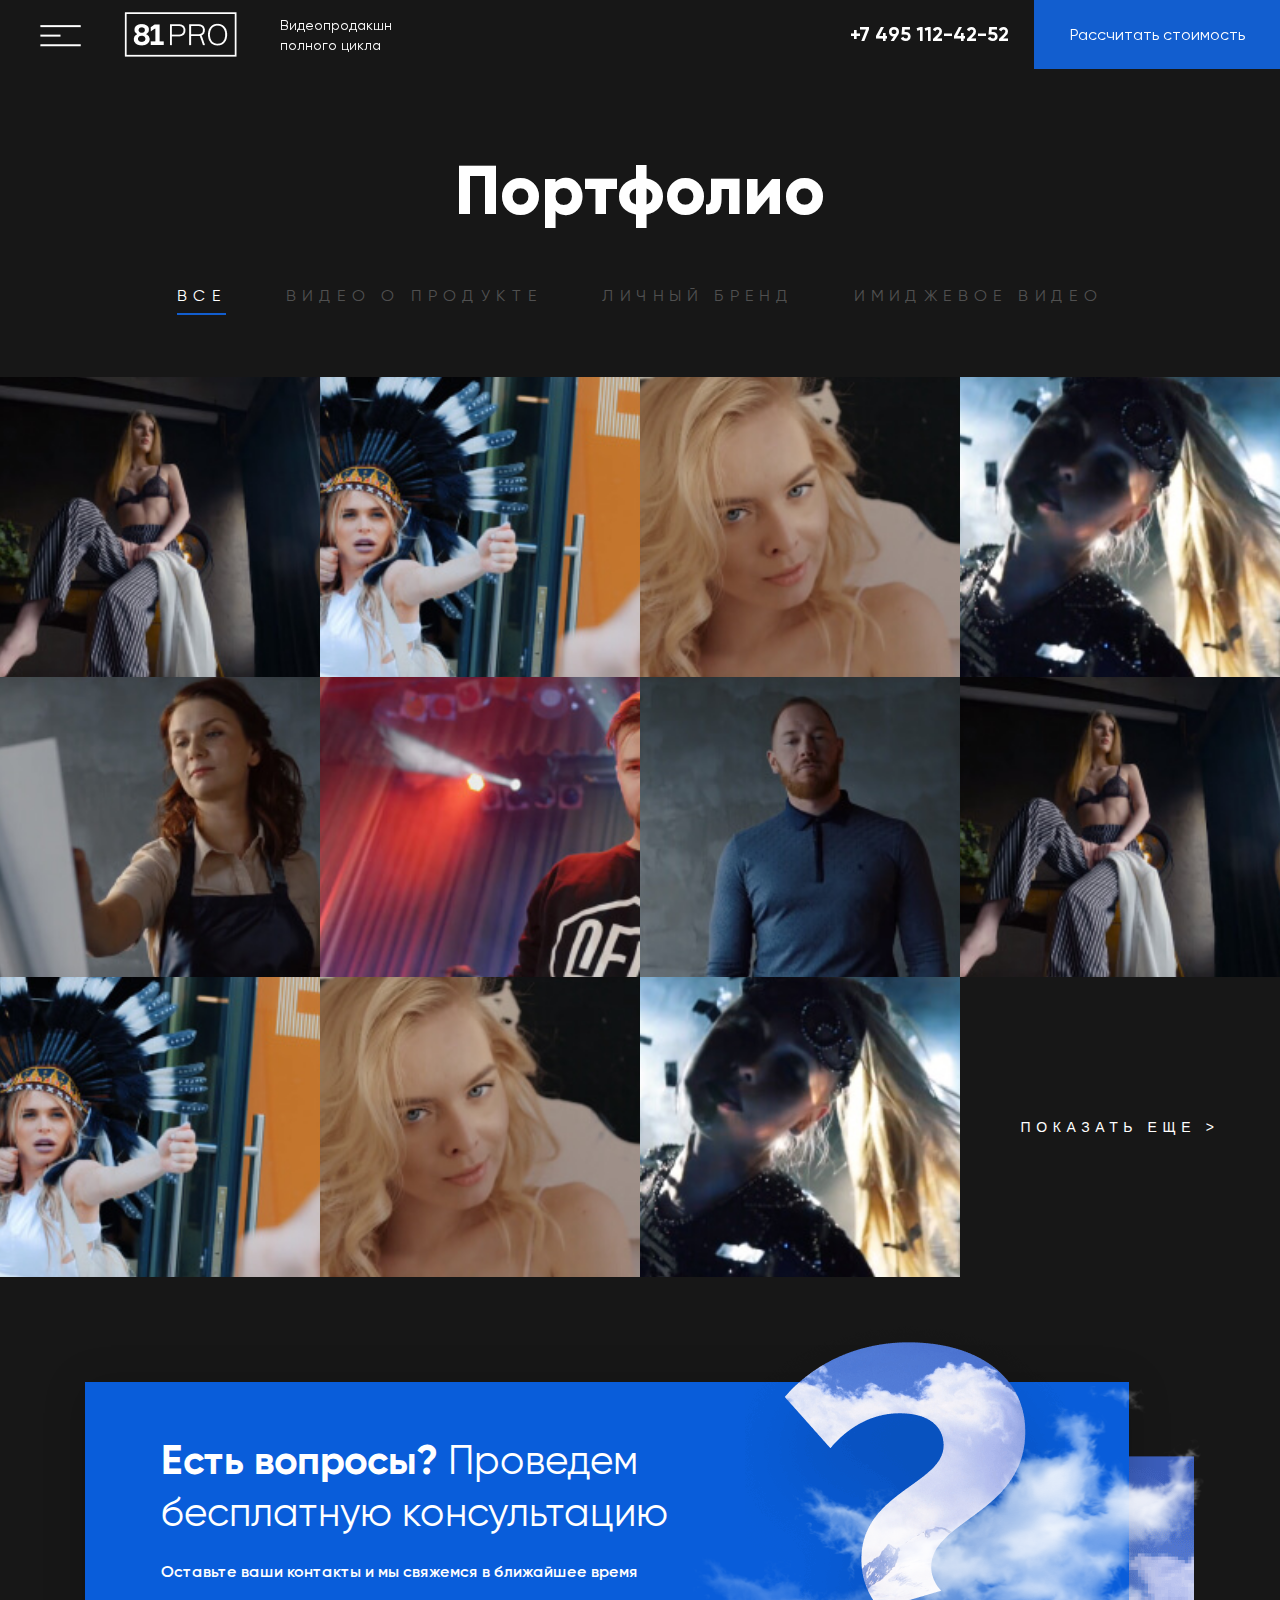
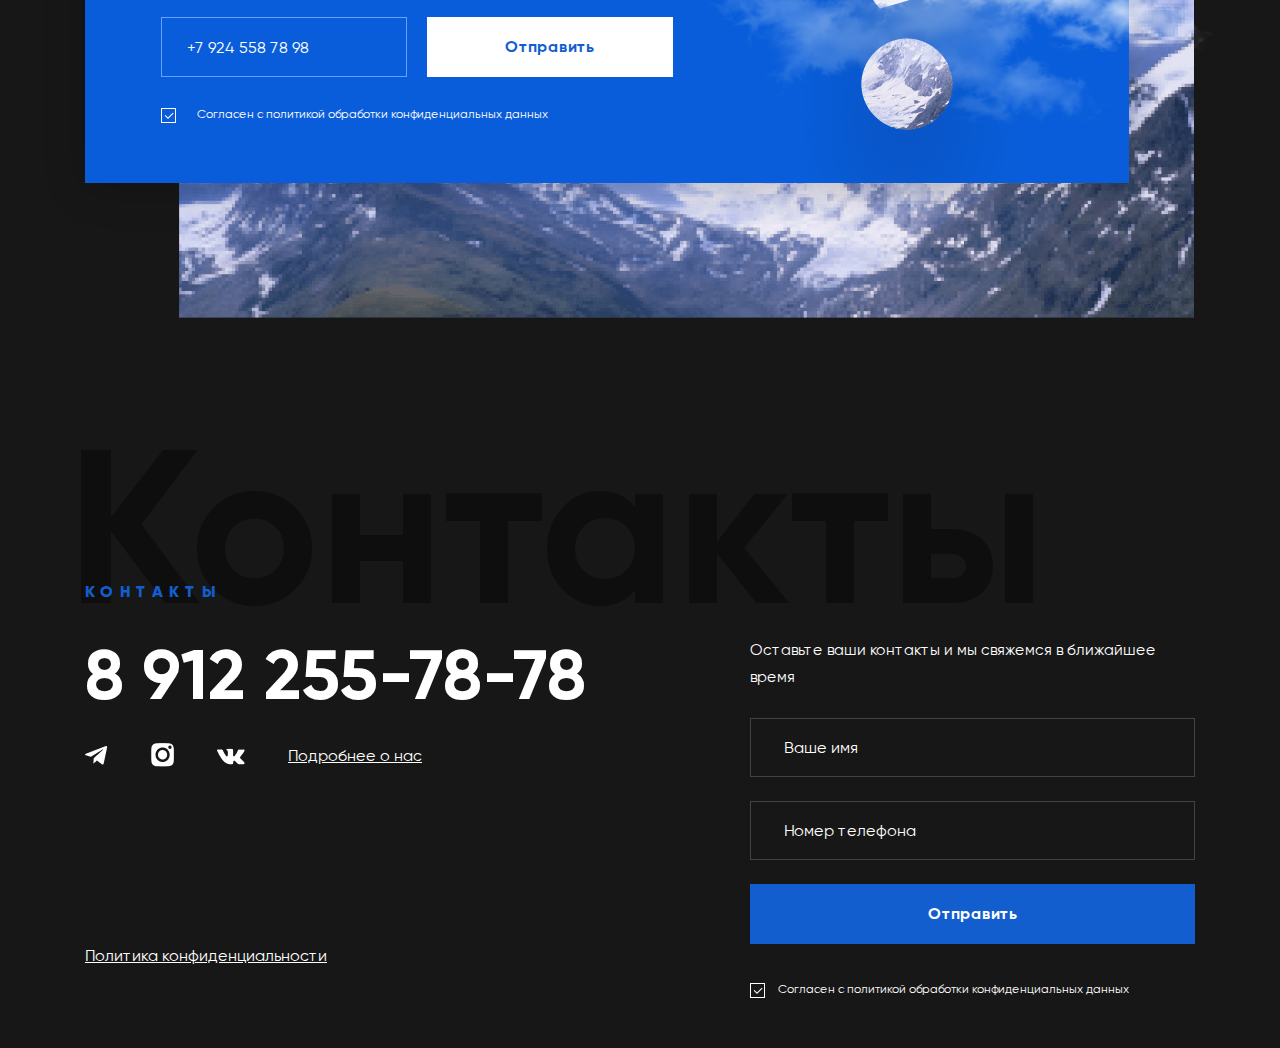
==== commit 229d9d37: "Add files via upload" ====
--- a/portfolio.html
+++ b/portfolio.html
@@ -39,10 +39,10 @@
 		<section class="main__port port-pt">
 			<h2 class="p0 port-pt-head container">Портфолио</h2>
 			<ul class="p0 port-pt-list container">
-				<li class="port-pt-item">Все</li>
-				<li class="port-pt-item">Видео о продукте</li>
-				<li class="port-pt-item">личный бренд</li>
-				<li class="port-pt-item">имиджевое видео</li>
+				<li class="port-pt-item" onclick="category(1)">Все</li>
+				<li class="port-pt-item" onclick="category(2)">Видео о продукте</li>
+				<li class="port-pt-item" onclick="category(3)">личный бренд</li>
+				<li class="port-pt-item" onclick="category(4)">имиджевое видео</li>
 			</ul>
 			<div class="port__wrap" id="link_portfolio">
 				<div class="port__wrap-item">
@@ -128,107 +128,109 @@
 				</div>	
 
 
-
-
-				<!-- <div class="port__wrap-item">
-					<img src="img/port6.jpg" alt="" class="port__wrap-img">
-					<p class="port__wrap-img-text p0">Название в одну или две небольших строки</p>
-				</div>
-				<div class="port__wrap-item">
-					<img src="img/port7.jpg" alt="" class="port__wrap-img">
-					<p class="port__wrap-img-text p0">Название в одну или две небольших строки</p>
-				</div>
-				<div class="port__wrap-item">
-					<img src="img/port1.jpg" alt="" class="port__wrap-img">
-					<p class="port__wrap-img-text p0">Название в одну или две небольших строки</p>
-				</div>
-				<div class="port__wrap-item">
-					<img src="img/port2.jpg" alt="" class="port__wrap-img">
-					<p class="port__wrap-img-text p0">Название в одну или две небольших строки</p>
-				</div>	
-				<div class="port__wrap-item">
-					<img src="img/port6.jpg" alt="" class="port__wrap-img">
-					<p class="port__wrap-img-text p0">Название в одну или две небольших строки</p>
-				</div>
-				<div class="port__wrap-item">
-					<img src="img/port7.jpg" alt="" class="port__wrap-img">
-					<p class="port__wrap-img-text p0">Название в одну или две небольших строки</p>
-				</div>
-				<div class="port__wrap-item">
-					<img src="img/port1.jpg" alt="" class="port__wrap-img">
-					<p class="port__wrap-img-text p0">Название в одну или две небольших строки</p>
-				</div>
-				<div class="port__wrap-item">
-					<img src="img/port2.jpg" alt="" class="port__wrap-img">
-					<p class="port__wrap-img-text p0">Название в одну или две небольших строки</p>
-				</div>	
-				<div class="port__wrap-item">
-					<img src="img/port6.jpg" alt="" class="port__wrap-img">
-					<p class="port__wrap-img-text p0">Название в одну или две небольших строки</p>
-				</div>
-				<div class="port__wrap-item">
-					<img src="img/port7.jpg" alt="" class="port__wrap-img">
-					<p class="port__wrap-img-text p0">Название в одну или две небольших строки</p>
-				</div>
-				<div class="port__wrap-item">
-					<img src="img/port1.jpg" alt="" class="port__wrap-img">
-					<p class="port__wrap-img-text p0">Название в одну или две небольших строки</p>
-				</div>
-				<div class="port__wrap-item">
-					<img src="img/port2.jpg" alt="" class="port__wrap-img">
-					<p class="port__wrap-img-text p0">Название в одну или две небольших строки</p>
-				</div>	
-				<div class="port__wrap-item">
-					<img src="img/port1.jpg" alt="" class="port__wrap-img">
-					<p class="port__wrap-img-text p0">Название в одну или две небольших строки</p>
-				</div>
-				<div class="port__wrap-item">
-					<img src="img/port2.jpg" alt="" class="port__wrap-img">
-					<p class="port__wrap-img-text p0">Название в одну или две небольших строки</p>
-				</div>	
-				<div class="port__wrap-item">
-					<img src="img/port1.jpg" alt="" class="port__wrap-img">
-					<p class="port__wrap-img-text p0">Название в одну или две небольших строки</p>
-				</div>
-				<div class="port__wrap-item">
-					<img src="img/port2.jpg" alt="" class="port__wrap-img">
-					<p class="port__wrap-img-text p0">Название в одну или две небольших строки</p>
-				</div>	
-				<div class="port__wrap-item">
-					<img src="img/port6.jpg" alt="" class="port__wrap-img">
-					<p class="port__wrap-img-text p0">Название в одну или две небольших строки</p>
-				</div>
-				<div class="port__wrap-item">
-					<img src="img/port7.jpg" alt="" class="port__wrap-img">
-					<p class="port__wrap-img-text p0">Название в одну или две небольших строки</p>
-				</div>
-				<div class="port__wrap-item">
-					<img src="img/port1.jpg" alt="" class="port__wrap-img">
-					<p class="port__wrap-img-text p0">Название в одну или две небольших строки</p>
-				</div>
-				<div class="port__wrap-item">
-					<img src="img/port2.jpg" alt="" class="port__wrap-img">
-					<p class="port__wrap-img-text p0">Название в одну или две небольших строки</p>
-				</div>	
-				<div class="port__wrap-item">
-					<img src="img/port6.jpg" alt="" class="port__wrap-img">
-					<p class="port__wrap-img-text p0">Название в одну или две небольших строки</p>
-				</div>
-				<div class="port__wrap-item">
-					<img src="img/port7.jpg" alt="" class="port__wrap-img">
-					<p class="port__wrap-img-text p0">Название в одну или две небольших строки</p>
-				</div>
-				<div class="port__wrap-item">
-					<img src="img/port1.jpg" alt="" class="port__wrap-img">
-					<p class="port__wrap-img-text p0">Название в одну или две небольших строки</p>
-				</div>
-				<div class="port__wrap-item">
-					<img src="img/port2.jpg" alt="" class="port__wrap-img">
-					<p class="port__wrap-img-text p0">Название в одну или две небольших строки</p>
-				</div>	 -->
-
-				<button class="port__wrap-link" onclick="port()">показать еще &gt;</button>
-				<button class="port__wrap-link port__wrap-linkBack" onclick="portBack()">&lt; назад</button>
+				<button class="port__wrap-link">показать еще &gt;</button>
+				<button class="port__wrap-link port__wrap-linkBack">&lt; назад</button>
+			</div>
+			<div class="port__wrap" id="link_portfolio">
+				<div class="port__wrap-item">
+					<img src="img/port1.jpg" alt="" class="port__wrap-img">
+					<p class="port__wrap-img-text p0">Название в одну или две небольших строки</p>
+					<a class="faaancy-link" href="http://www.youtube.com/embed/BtgRWL10JCw" data-fancybox></a>
+				</div>
+				<div class="port__wrap-item">
+					<img src="img/port2.jpg" alt="" class="port__wrap-img">
+					<p class="port__wrap-img-text p0">Название в одну или две небольших строки</p>
+					<a class="faaancy-link" href="http://www.youtube.com/embed/BtgRWL10JCw" data-fancybox></a>
+				</div>
+				<div class="port__wrap-item">
+					<img src="img/port1.jpg" alt="" class="port__wrap-img">
+					<p class="port__wrap-img-text p0">Название в одну или две небольших строки</p>
+					<a class="faaancy-link" href="http://www.youtube.com/embed/BtgRWL10JCw" data-fancybox></a>
+				</div>
+				<div class="port__wrap-item">
+					<img src="img/port2.jpg" alt="" class="port__wrap-img">
+					<p class="port__wrap-img-text p0">Название в одну или две небольших строки</p>
+					<a class="faaancy-link" href="http://www.youtube.com/embed/BtgRWL10JCw" data-fancybox></a>
+				</div>
+				<div class="port__wrap-item">
+					<img src="img/port1.jpg" alt="" class="port__wrap-img">
+					<p class="port__wrap-img-text p0">Название в одну или две небольших строки</p>
+					<a class="faaancy-link" href="http://www.youtube.com/embed/BtgRWL10JCw" data-fancybox></a>
+				</div>
+				<div class="port__wrap-item">
+					<img src="img/port2.jpg" alt="" class="port__wrap-img">
+					<p class="port__wrap-img-text p0">Название в одну или две небольших строки</p>
+					<a class="faaancy-link" href="http://www.youtube.com/embed/BtgRWL10JCw" data-fancybox></a>
+				</div>
+				<div class="port__wrap-item">
+					<img src="img/port1.jpg" alt="" class="port__wrap-img">
+					<p class="port__wrap-img-text p0">Название в одну или две небольших строки</p>
+					<a class="faaancy-link" href="http://www.youtube.com/embed/BtgRWL10JCw" data-fancybox></a>
+				</div>
+				<div class="port__wrap-item">
+					<img src="img/port2.jpg" alt="" class="port__wrap-img">
+					<p class="port__wrap-img-text p0">Название в одну или две небольших строки</p>
+					<a class="faaancy-link" href="http://www.youtube.com/embed/BtgRWL10JCw" data-fancybox></a>
+				</div>
+				<div class="port__wrap-item">
+					<img src="img/port1.jpg" alt="" class="port__wrap-img">
+					<p class="port__wrap-img-text p0">Название в одну или две небольших строки</p>
+					<a class="faaancy-link" href="http://www.youtube.com/embed/BtgRWL10JCw" data-fancybox></a>
+				</div>
+				<div class="port__wrap-item">
+					<img src="img/port2.jpg" alt="" class="port__wrap-img">
+					<p class="port__wrap-img-text p0">Название в одну или две небольших строки</p>
+					<a class="faaancy-link" href="http://www.youtube.com/embed/BtgRWL10JCw" data-fancybox></a>
+				</div>
+				<div class="port__wrap-item">
+					<img src="img/port2.jpg" alt="" class="port__wrap-img">
+					<p class="port__wrap-img-text p0">Название в одну или две небольших строки</p>
+					<a class="faaancy-link" href="http://www.youtube.com/embed/BtgRWL10JCw" data-fancybox></a>
+				</div>
+				<div class="port__wrap-item">
+					<img src="img/port2.jpg" alt="" class="port__wrap-img">
+					<p class="port__wrap-img-text p0">Название в одну или две небольших строки</p>
+					<a class="faaancy-link" href="http://www.youtube.com/embed/BtgRWL10JCw" data-fancybox></a>
+				</div>
+				
+				<button class="port__wrap-link">показать еще &gt;</button>
+				<button class="port__wrap-link port__wrap-linkBack">&lt; назад</button>
+			</div>
+			<div class="port__wrap" id="link_portfolio">
+				<div class="port__wrap-item">
+					<img src="img/port1.jpg" alt="" class="port__wrap-img">
+					<p class="port__wrap-img-text p0">Название в одну или две небольших строки</p>
+					<a class="faaancy-link" href="http://www.youtube.com/embed/BtgRWL10JCw" data-fancybox></a>
+				</div>
+				<div class="port__wrap-item">
+					<img src="img/port1.jpg" alt="" class="port__wrap-img">
+					<p class="port__wrap-img-text p0">Название в одну или две небольших строки</p>
+					<a class="faaancy-link" href="http://www.youtube.com/embed/BtgRWL10JCw" data-fancybox></a>
+				</div>
+				
+
+				<button class="port__wrap-link">показать еще &gt;</button>
+				<button class="port__wrap-link port__wrap-linkBack">&lt; назад</button>
+			</div>
+			<div class="port__wrap" id="link_portfolio">
+				<div class="port__wrap-item">
+					<img src="img/port3.jpg" alt="" class="port__wrap-img">
+					<p class="port__wrap-img-text p0">Название в одну или две небольших строки</p>
+					<a class="faaancy-link" href="http://www.youtube.com/embed/BtgRWL10JCw" data-fancybox></a>
+				</div>
+				<div class="port__wrap-item">
+					<img src="img/port3.jpg" alt="" class="port__wrap-img">
+					<p class="port__wrap-img-text p0">Название в одну или две небольших строки</p>
+					<a class="faaancy-link" href="http://www.youtube.com/embed/BtgRWL10JCw" data-fancybox></a>
+				</div>
+				<div class="port__wrap-item">
+					<img src="img/port3.jpg" alt="" class="port__wrap-img">
+					<p class="port__wrap-img-text p0">Название в одну или две небольших строки</p>
+					<a class="faaancy-link" href="http://www.youtube.com/embed/BtgRWL10JCw" data-fancybox></a>
+				</div>
+
+				<button class="port__wrap-link">показать еще &gt;</button>
+				<button class="port__wrap-link port__wrap-linkBack">&lt; назад</button>
 			</div>
 		
 		</section>
@@ -299,6 +301,7 @@
 
 	<script src="scripts/menu.js"></script>
 	<script src="scripts/scroll.js"></script>
-	<script src="scripts/port.js"></script>
+	<!-- <script src="scripts/port.js"></script> -->
+	<script src="scripts/portSort.js"></script>
 </body>
 </html>--- a/style.css
+++ b/style.css
@@ -3114,7 +3114,8 @@
 /* About */
 .about {
 	background-image: url("img/about-bg.png");
-	background-size: auto 753px;
+	-webkit-background-size: auto 753px;
+	        background-size: auto 753px;
 	background-repeat: no-repeat;
 	background-position: 56% top;
 	padding-top: 10px;
@@ -3143,7 +3144,8 @@
 }
 .about__img {
 	max-width: 100%;
-	box-shadow: 0px 5px 40px rgba(0, 0, 0, 0.2);
+	-webkit-box-shadow: 0px 5px 40px rgba(0, 0, 0, 0.2);
+	        box-shadow: 0px 5px 40px rgba(0, 0, 0, 0.2);
 }
 .about__text-wrap {
 	position: relative;
@@ -3194,7 +3196,8 @@
 @media (min-width: 768px) {
 	.about {
 		background-image: url("img/about-bg.png");
-		background-size: auto 1080px;
+		-webkit-background-size: auto 1080px;
+		        background-size: auto 1080px;
 		background-repeat: no-repeat;
 		background-position: 7% top;
 		padding-top: 10px;
@@ -3280,6 +3283,9 @@
     	margin-bottom: 87px;
 	}
 	.about__item {
+		display: -webkit-box;
+		display: -webkit-flex;
+		display: -ms-flexbox;
 		display: flex;
 		margin-bottom: 56px;
 	}
@@ -3291,7 +3297,9 @@
 	}
 	.about__img-wrap {
 		position: relative;
-		flex-basis: 542px;
+		-webkit-flex-basis: 542px;
+		    -ms-flex-preferred-size: 542px;
+		        flex-basis: 542px;
 	}
 	.about__img-wrap::before {
 		position: absolute;
@@ -3307,14 +3315,20 @@
 		top: 27%;
 	}
 	.about__item:nth-child(2n) .about__text-wrap {
-		order: -1;
+		-webkit-box-ordinal-group: 0;
+		-webkit-order: -1;
+		    -ms-flex-order: -1;
+		        order: -1;
 		padding-left: 16%;
 		padding-right: 9%;
 	}
 	.about__text-wrap {
 		position: relative;
-		flex-basis: 568px;
-		box-sizing: border-box;
+		-webkit-flex-basis: 568px;
+		    -ms-flex-preferred-size: 568px;
+		        flex-basis: 568px;
+		-webkit-box-sizing: border-box;
+		        box-sizing: border-box;
 		padding-left: 24%;
     	padding-right: 0;
 	}
@@ -3406,13 +3420,17 @@
 	display: -moz-flex;
 	display: -ms-flex;
 	display: -o-flex;
+	display: -webkit-box;
+	display: -ms-flexbox;
 	display: flex;
 	-webkit-flex-wrap: wrap;
-	-moz-flex-wrap: wrap;
 	-ms-flex-wrap: wrap;
 	-o-flex-wrap: wrap;
 	flex-wrap: wrap;
-	justify-content: center;
+	-webkit-box-pack: center;
+	-webkit-justify-content: center;
+	    -ms-flex-pack: center;
+	        justify-content: center;
 	margin-bottom: 25px;
 }
 .port-pt-item:nth-child(2){
@@ -3449,13 +3467,17 @@
 		display: -moz-flex;
 		display: -ms-flex;
 		display: -o-flex;
+		display: -webkit-box;
+		display: -ms-flexbox;
 		display: flex;
 		-webkit-flex-wrap: wrap;
-		-moz-flex-wrap: wrap;
 		-ms-flex-wrap: wrap;
 		-o-flex-wrap: wrap;
 		flex-wrap: wrap;
-		justify-content: center;
+		-webkit-box-pack: center;
+		-webkit-justify-content: center;
+		    -ms-flex-pack: center;
+		        justify-content: center;
 		margin-bottom: 40px;
 		width: 500px;
 	}
@@ -3498,13 +3520,17 @@
 		display: -moz-flex;
 		display: -ms-flex;
 		display: -o-flex;
+		display: -webkit-box;
+		display: -ms-flexbox;
 		display: flex;
 		-webkit-flex-wrap: wrap;
-		-moz-flex-wrap: wrap;
 		-ms-flex-wrap: wrap;
 		-o-flex-wrap: wrap;
 		flex-wrap: wrap;
-		justify-content: center;
+		-webkit-box-pack: center;
+		-webkit-justify-content: center;
+		    -ms-flex-pack: center;
+		        justify-content: center;
 		margin-bottom: 62px;
 		width: 935px;
 	}
@@ -3519,6 +3545,8 @@
 	}
 	.port-pt-item{
 		margin-bottom: 0;
+		-webkit-transition: 0.5s;
+		-o-transition: 0.5s;
 		transition: 0.5s;
 	}
 	.port-pt-item:hover{
